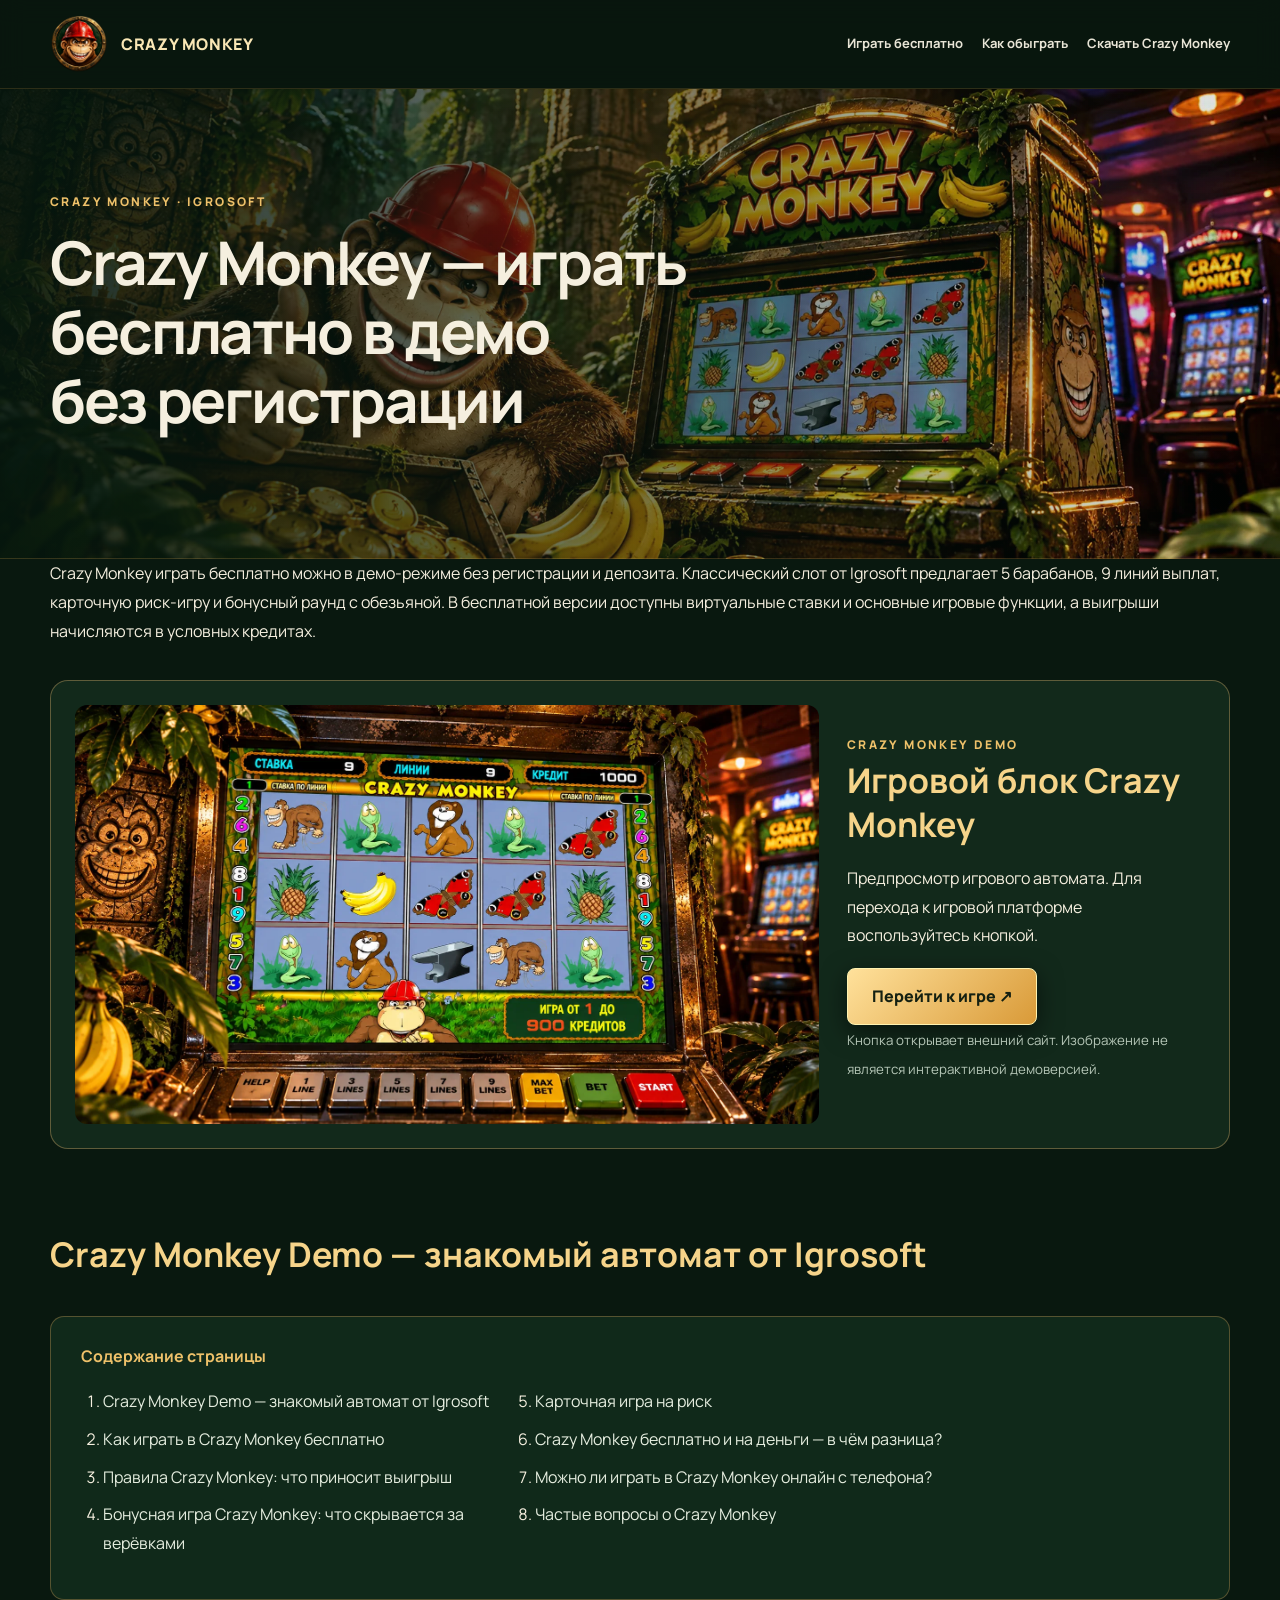
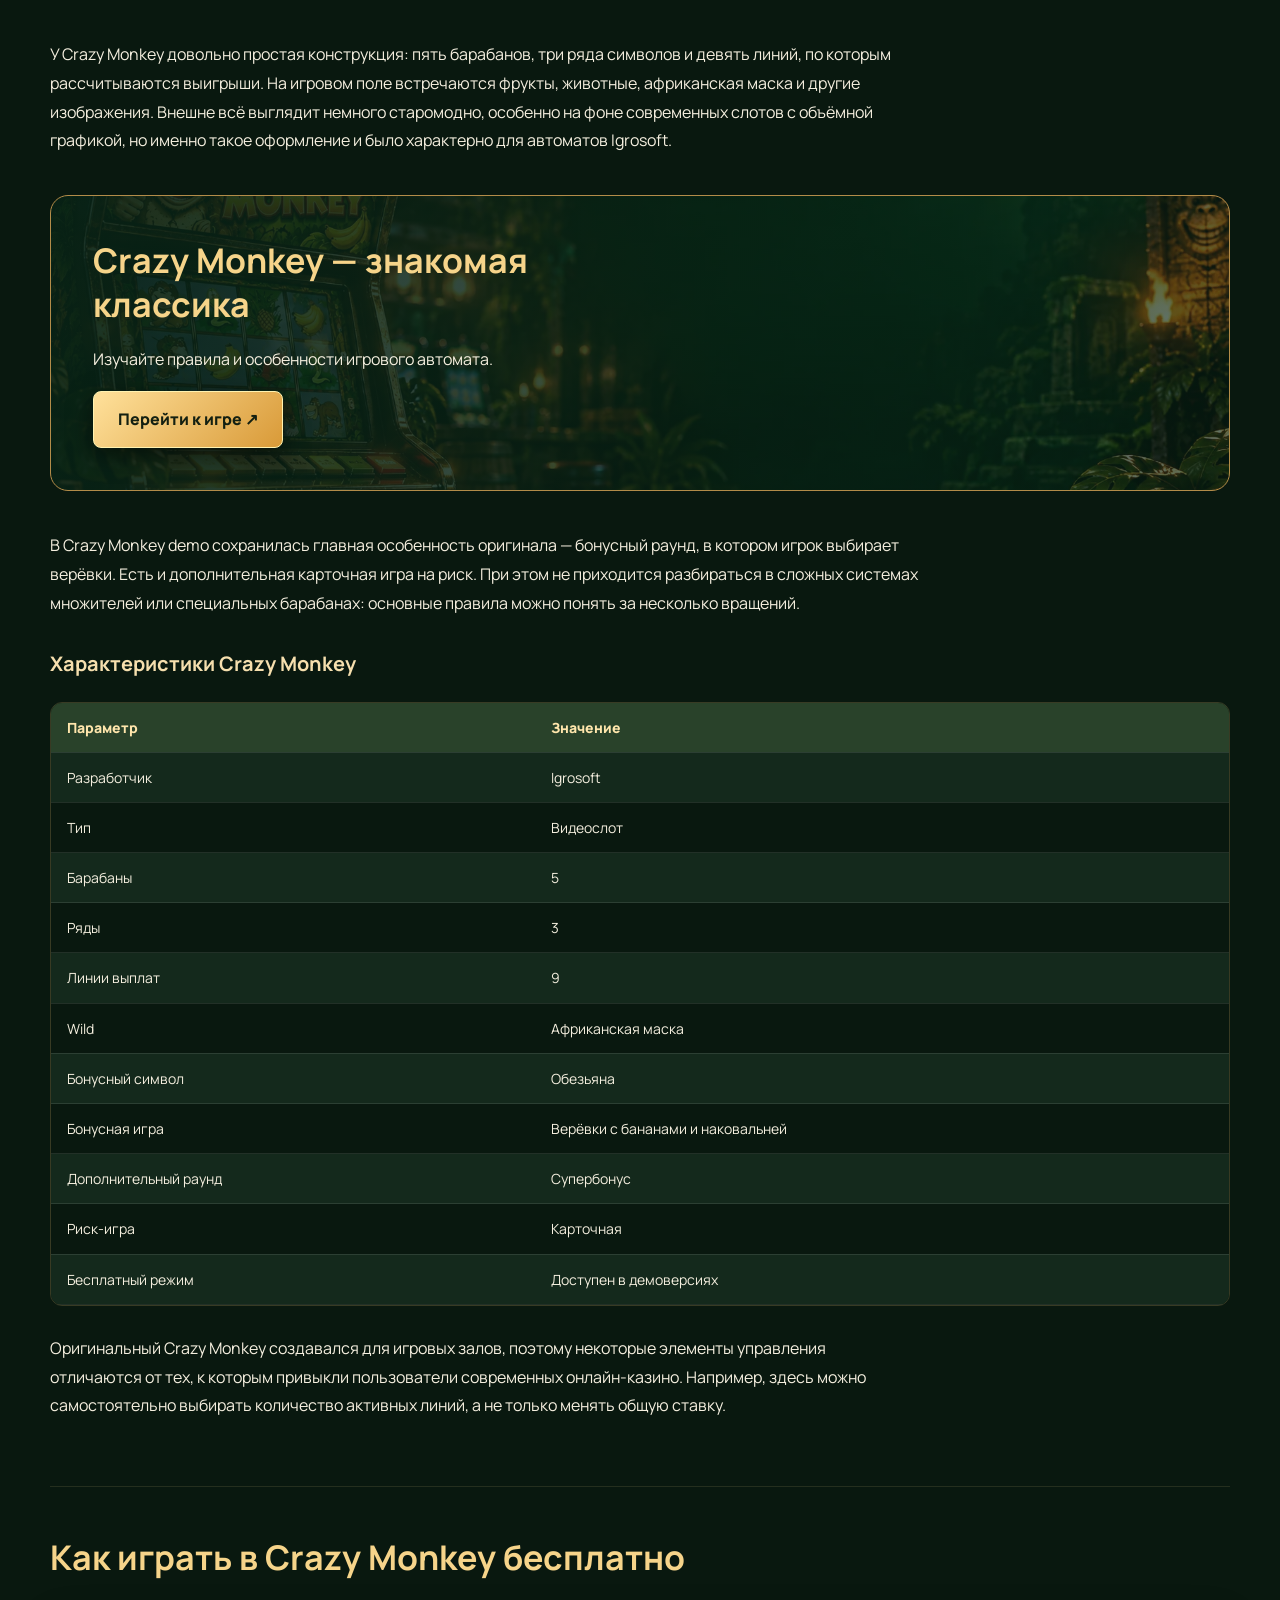
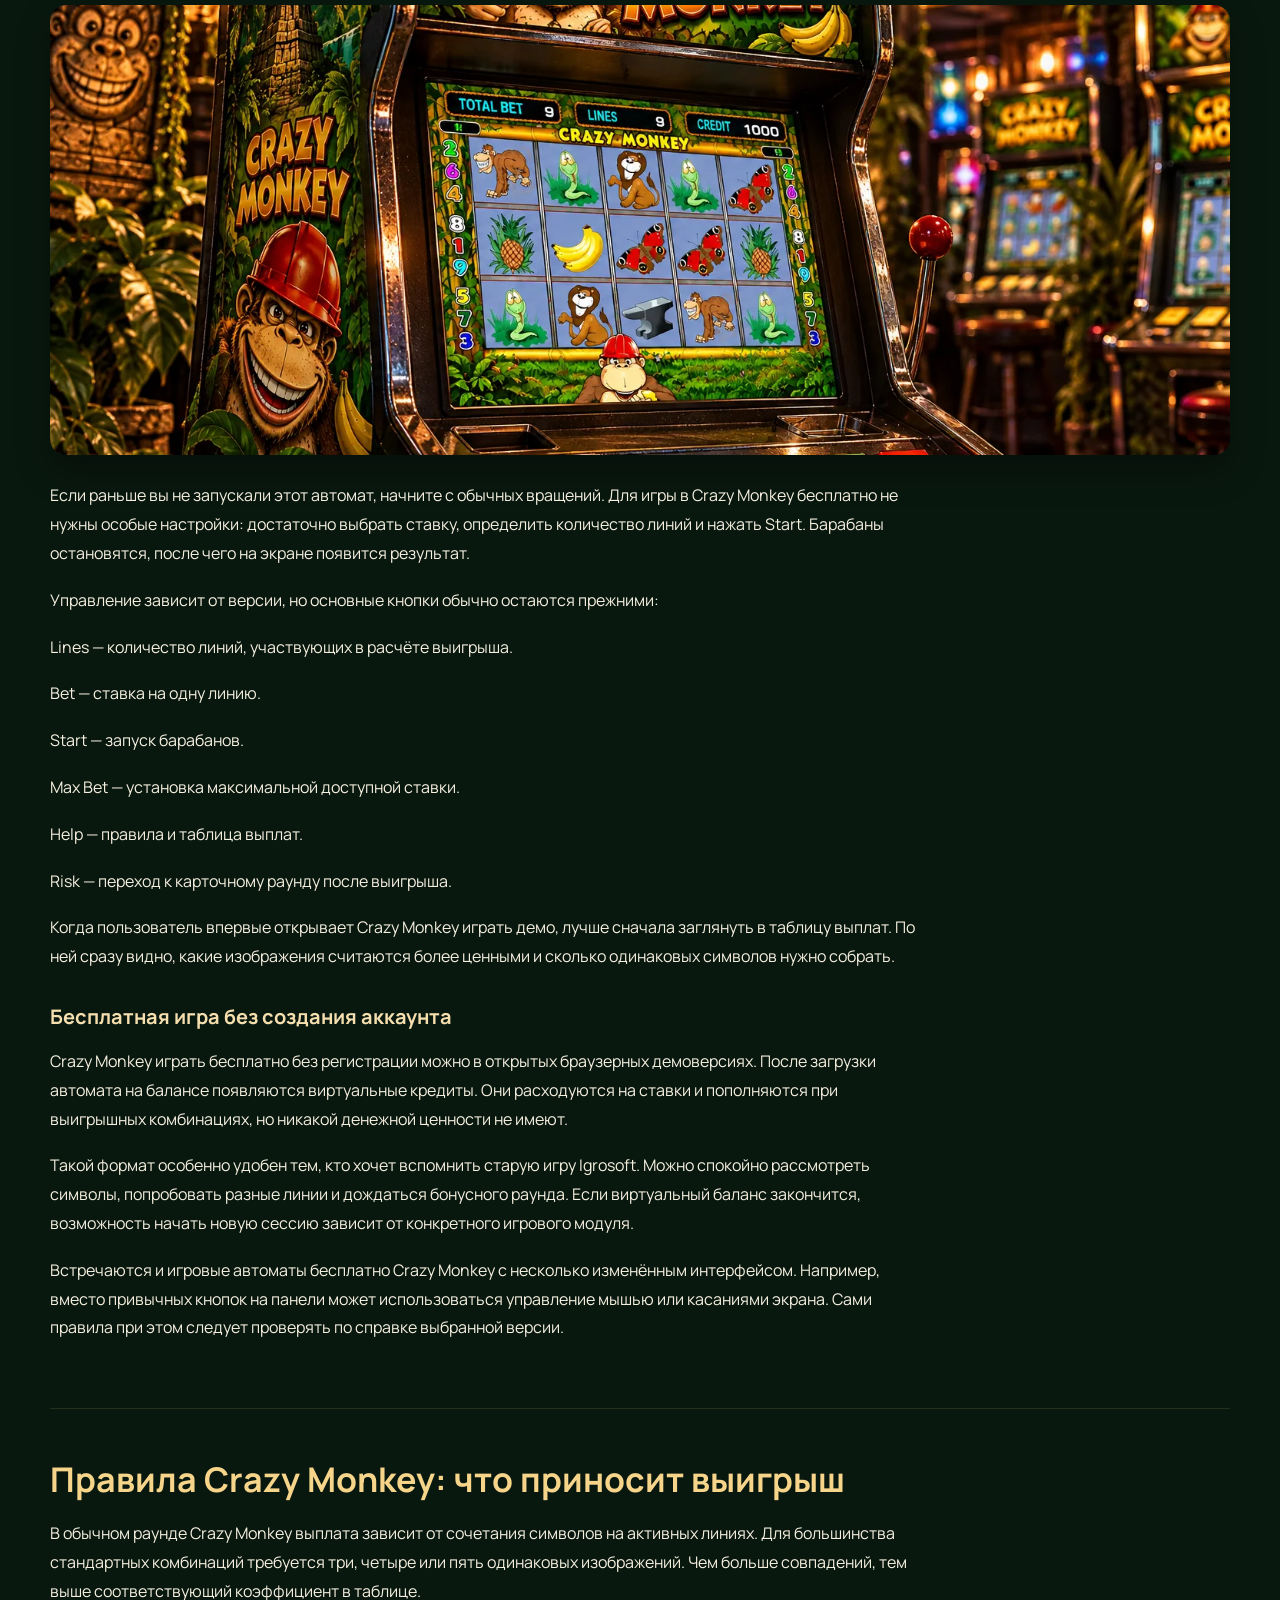
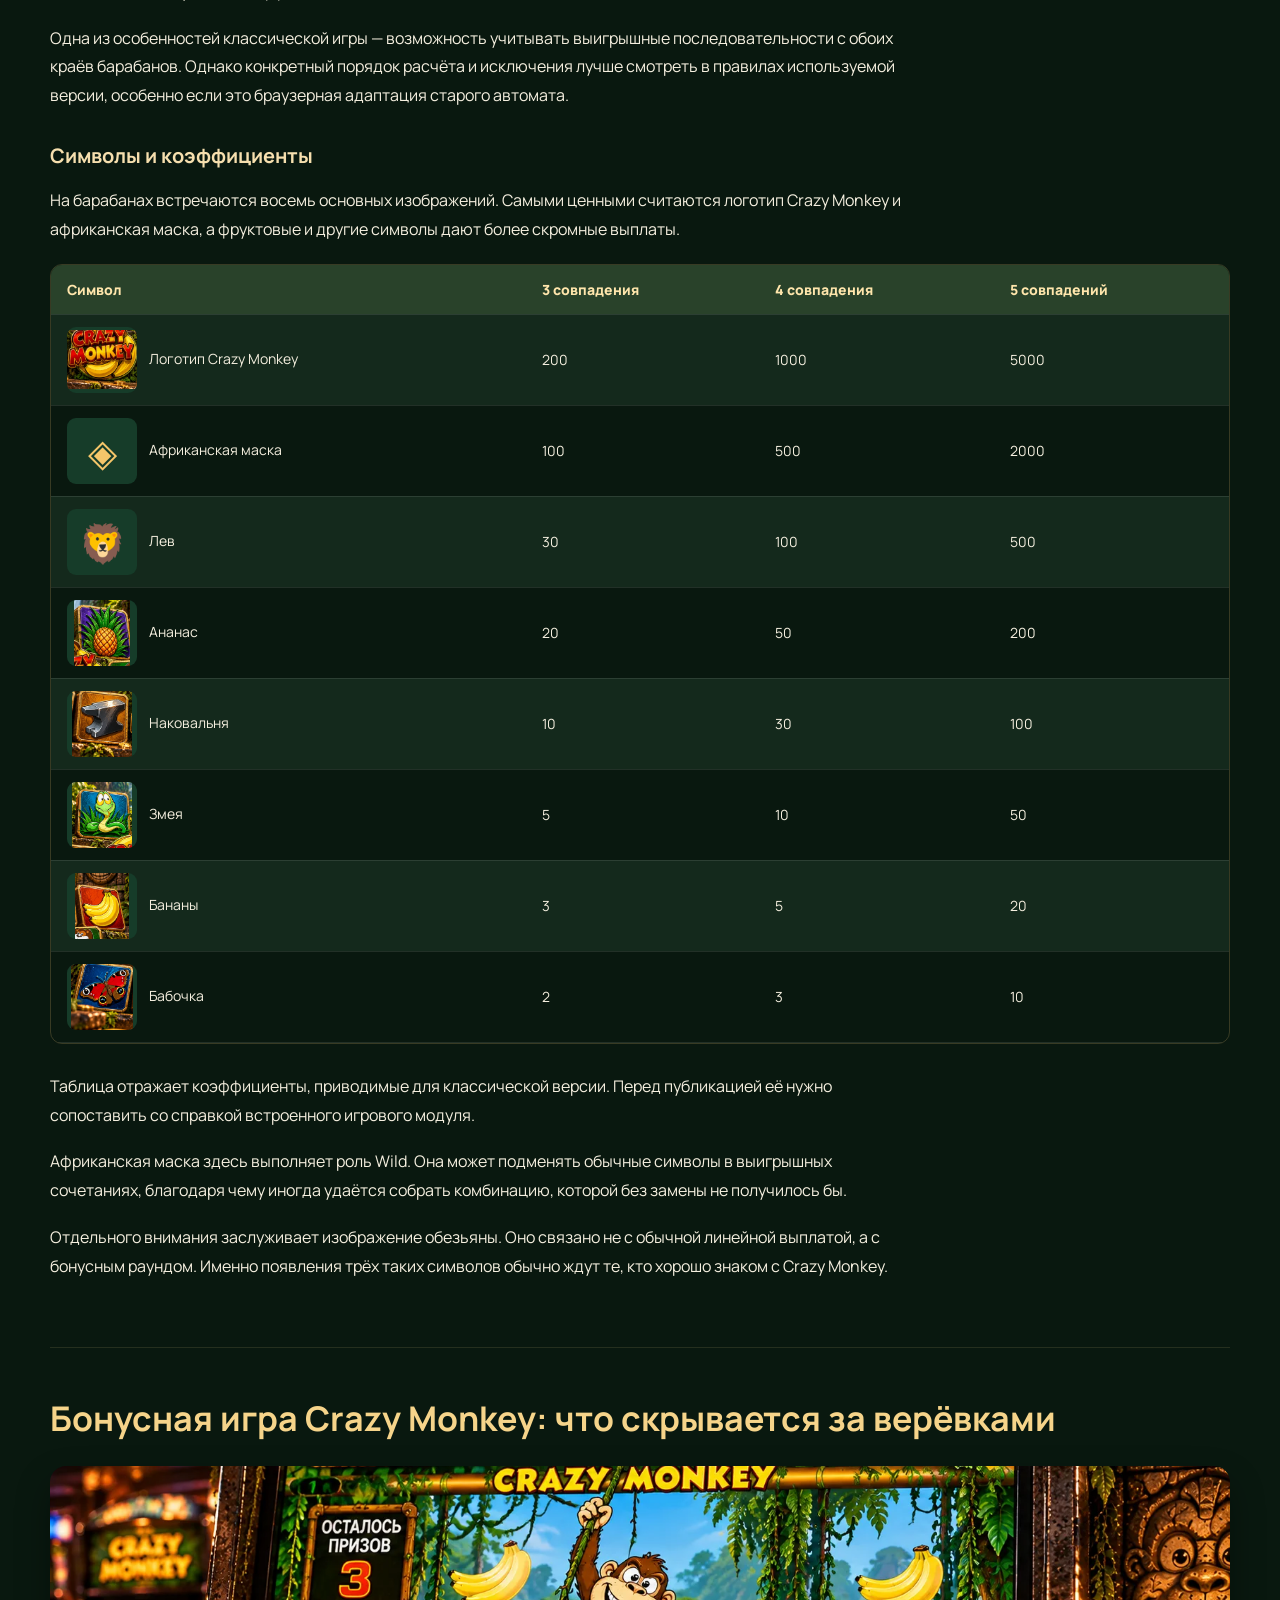
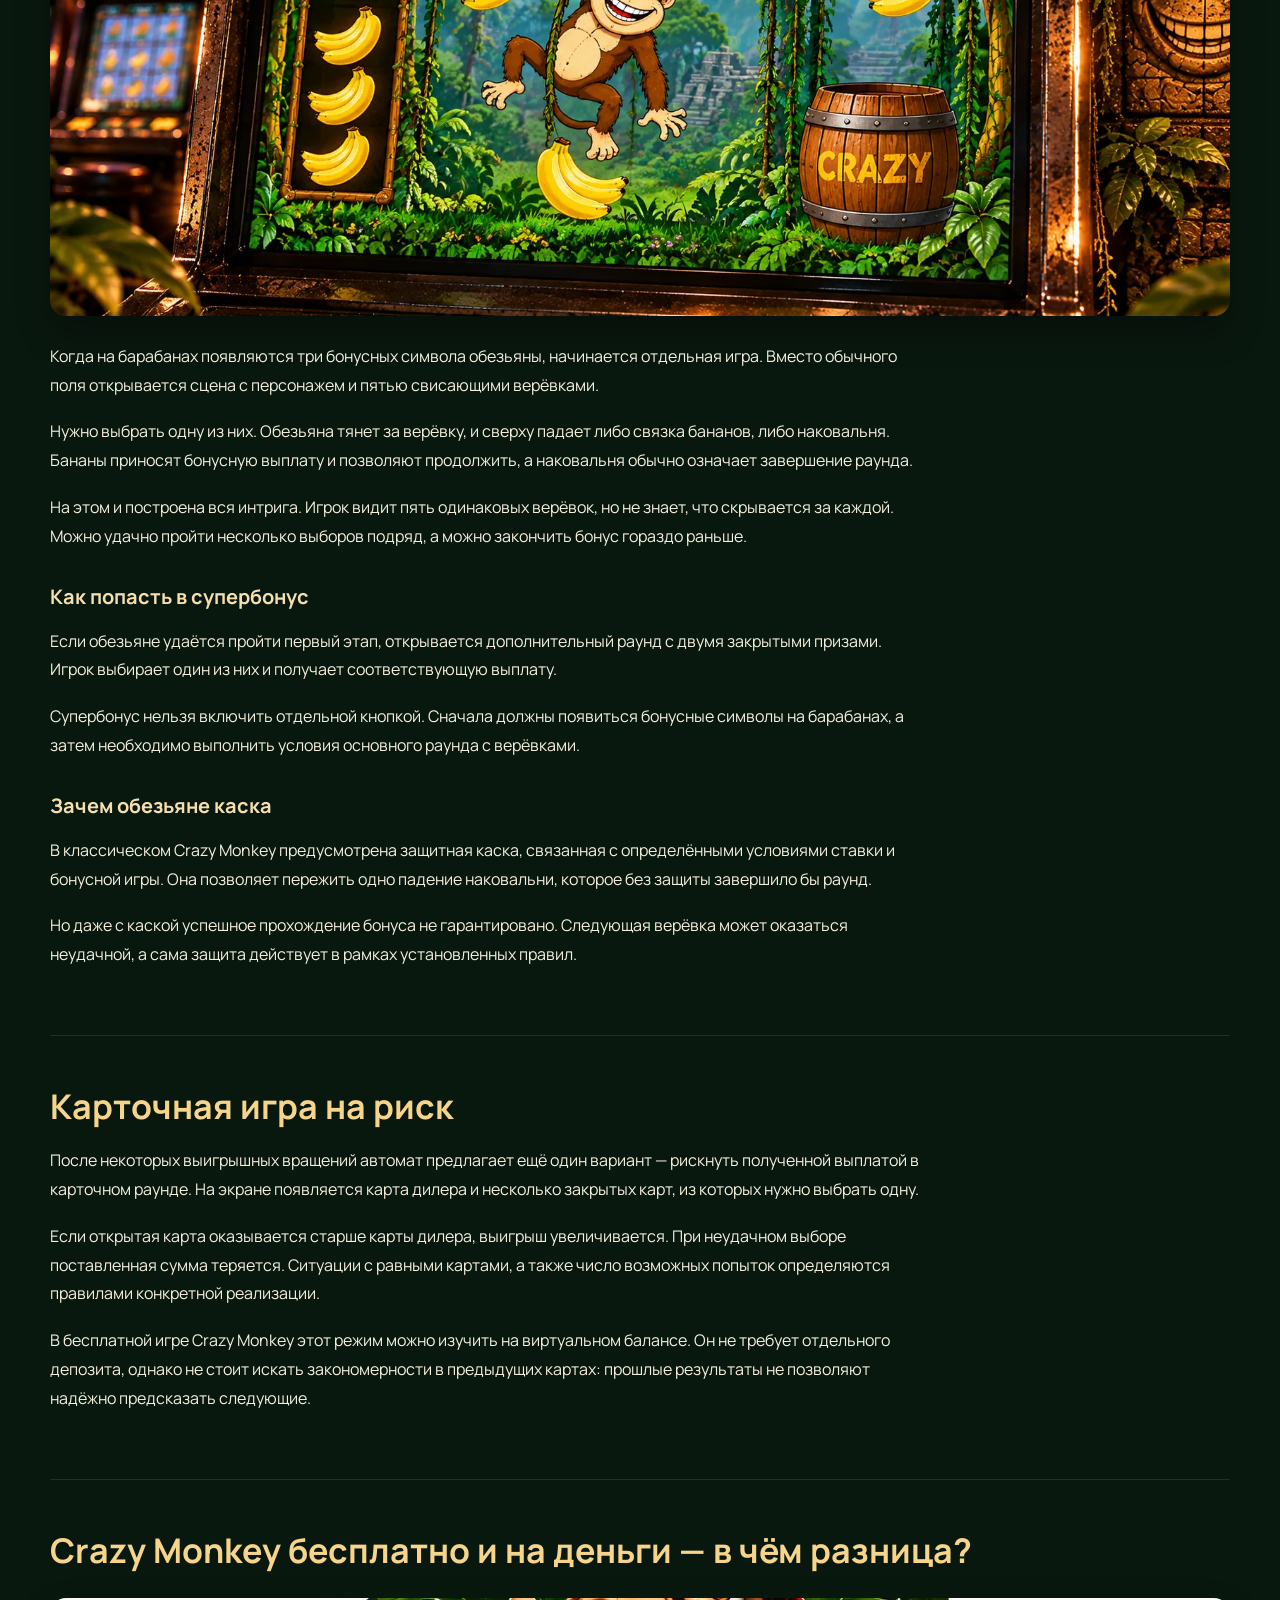
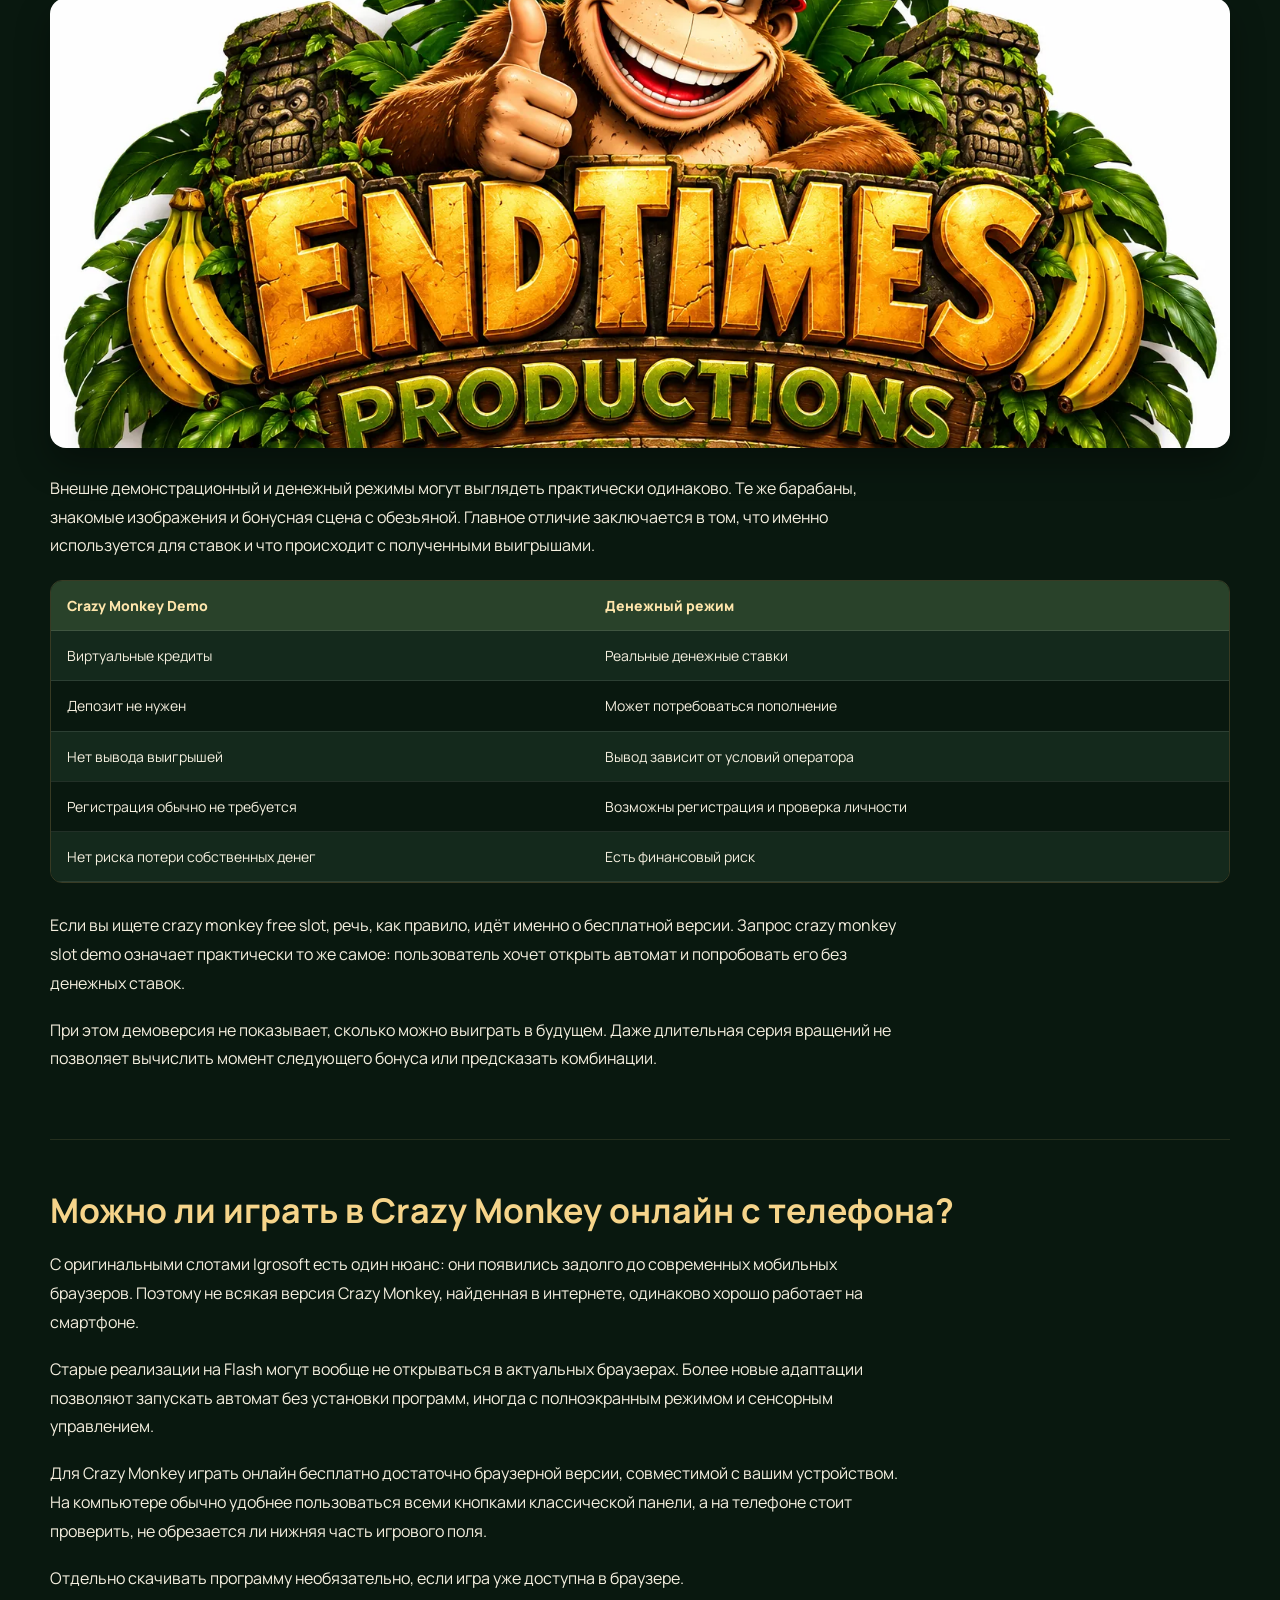
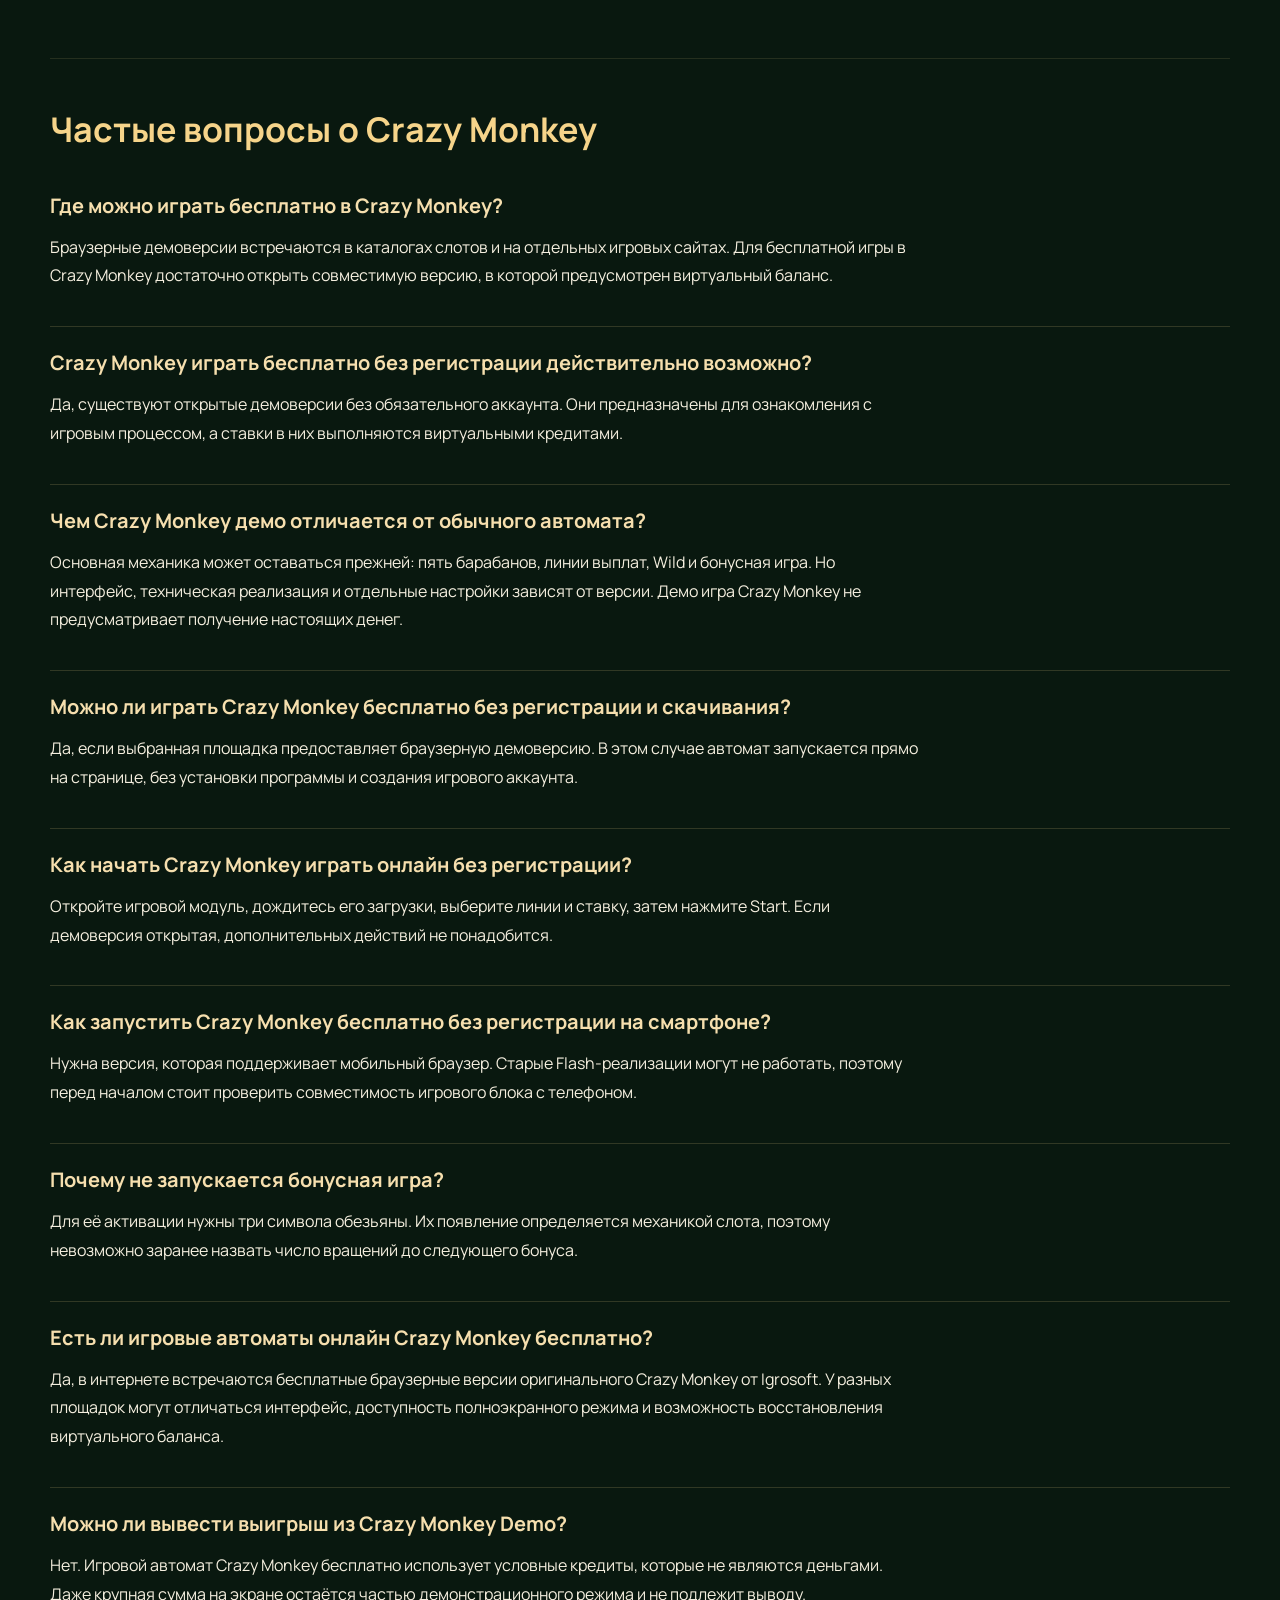
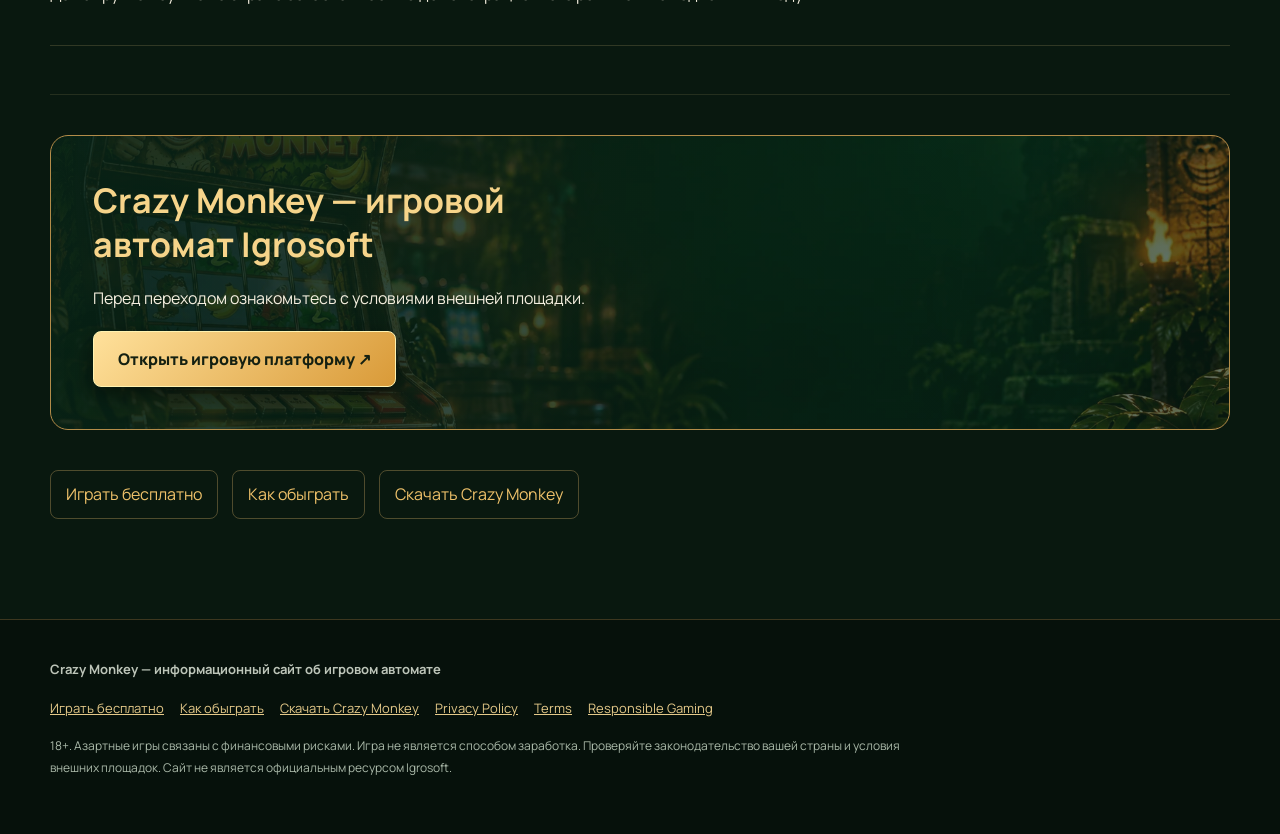
==== index.html @ 76644f14 "first commit" ====
<!DOCTYPE html>
<html lang="ru"><head><meta charset="utf-8"/><meta content="width=device-width,initial-scale=1" name="viewport"/><title>Crazy Monkey Играть Демо в игровой автомат Обезьянки бесплатно</title><meta content="Сrazy Ьonkey играть бесплатно без регистрации. Игровой автомат Igrosoft. Сrazy Monkey играть демо без регистрации, изучайте правила, комбинации, бонусную игру и особенности слота." name="description"/><meta content="index,follow" name="robots"/><link href="https://endtimesproductions.org/" rel="canonical"/><meta content="article" property="og:type"/><meta content="Crazy Monkey Играть Демо в игровой автомат Обезьянки бесплатно" property="og:title"/><meta content="Сrazy Ьonkey играть бесплатно без регистрации. Игровой автомат Igrosoft. Сrazy Monkey играть демо без регистрации, изучайте правила, комбинации, бонусную игру и особенности слота." property="og:description"/><meta content="https://endtimesproductions.org/" property="og:url"/><meta content="https://endtimesproductions.org/assets/images/hero.webp" property="og:image"/><meta content="summary_large_image" name="twitter:card"/><meta content="UDtYqRdilJcPItxyEzFd1WDXwsDT5LrdAVppVTtHYyU" name="google-site-verification"/><link href="/favicon.png" rel="icon"/><link href="/assets/site.css" rel="stylesheet"/><script type="application/ld+json">{"@context": "https://schema.org", "@type": "FAQPage", "mainEntity": [{"@type": "Question", "name": "Где можно играть бесплатно в Crazy Monkey?", "acceptedAnswer": {"@type": "Answer", "text": "Браузерные демоверсии встречаются в каталогах слотов и на отдельных игровых сайтах. Для бесплатной игры в Crazy Monkey достаточно открыть совместимую версию, в которой предусмотрен виртуальный баланс."}}, {"@type": "Question", "name": "Crazy Monkey играть бесплатно без регистрации действительно возможно?", "acceptedAnswer": {"@type": "Answer", "text": "Да, существуют открытые демоверсии без обязательного аккаунта. Они предназначены для ознакомления с игровым процессом, а ставки в них выполняются виртуальными кредитами."}}, {"@type": "Question", "name": "Чем Crazy Monkey демо отличается от обычного автомата?", "acceptedAnswer": {"@type": "Answer", "text": "Основная механика может оставаться прежней: пять барабанов, линии выплат, Wild и бонусная игра. Но интерфейс, техническая реализация и отдельные настройки зависят от версии. Демо игра Crazy Monkey не предусматривает получение настоящих денег."}}, {"@type": "Question", "name": "Можно ли играть Crazy Monkey бесплатно без регистрации и скачивания?", "acceptedAnswer": {"@type": "Answer", "text": "Да, если выбранная площадка предоставляет браузерную демоверсию. В этом случае автомат запускается прямо на странице, без установки программы и создания игрового аккаунта."}}, {"@type": "Question", "name": "Как начать Crazy Monkey играть онлайн без регистрации?", "acceptedAnswer": {"@type": "Answer", "text": "Откройте игровой модуль, дождитесь его загрузки, выберите линии и ставку, затем нажмите Start. Если демоверсия открытая, дополнительных действий не понадобится."}}, {"@type": "Question", "name": "Как запустить Crazy Monkey бесплатно без регистрации на смартфоне?", "acceptedAnswer": {"@type": "Answer", "text": "Нужна версия, которая поддерживает мобильный браузер. Старые Flash-реализации могут не работать, поэтому перед началом стоит проверить совместимость игрового блока с телефоном."}}, {"@type": "Question", "name": "Почему не запускается бонусная игра?", "acceptedAnswer": {"@type": "Answer", "text": "Для её активации нужны три символа обезьяны. Их появление определяется механикой слота, поэтому невозможно заранее назвать число вращений до следующего бонуса."}}, {"@type": "Question", "name": "Есть ли игровые автоматы онлайн Crazy Monkey бесплатно?", "acceptedAnswer": {"@type": "Answer", "text": "Да, в интернете встречаются бесплатные браузерные версии оригинального Crazy Monkey от Igrosoft. У разных площадок могут отличаться интерфейс, доступность полноэкранного режима и возможность восстановления виртуального баланса."}}, {"@type": "Question", "name": "Можно ли вывести выигрыш из Crazy Monkey Demo?", "acceptedAnswer": {"@type": "Answer", "text": "Нет. Игровой автомат Crazy Monkey бесплатно использует условные кредиты, которые не являются деньгами. Даже крупная сумма на экране остаётся частью демонстрационного режима и не подлежит выводу."}}]}</script></head><body><header><div class="wrap head"><a class="brand" href="/"><img alt="Crazy Monkey" src="/assets/images/favicon.webp"/><span>CRAZY MONKEY</span></a><nav aria-label="Основная навигация" class="nav"><a href="/">Играть бесплатно</a><a href="/kak-obygrat-crazy-monkey/">Как обыграть</a><a href="/crazy-monkey-skachat/">Скачать Crazy Monkey</a></nav></div></header><main><div class="hero"><div class="wrap"><div class="eyebrow">Crazy Monkey · Igrosoft</div><h1>Crazy Monkey — играть бесплатно в демо без регистрации</h1></div></div><div class="wrap"><p>Crazy Monkey играть бесплатно можно в демо-режиме без регистрации и депозита. Классический слот от Igrosoft предлагает 5 барабанов, 9 линий выплат, карточную риск-игру и бонусный раунд с обезьяной. В бесплатной версии доступны виртуальные ставки и основные игровые функции, а выигрыши начисляются в условных кредитах.</p><div class="demo" id="crazy-monkey-demo"><div class="demo-grid"><img alt="Игровое поле Crazy Monkey" loading="lazy" src="/assets/images/gameplay.webp"/><div><span class="eyebrow">Crazy Monkey Demo</span><h2>Игровой блок Crazy Monkey</h2><p>Предпросмотр игрового автомата. Для перехода к игровой платформе воспользуйтесь кнопкой.</p><a class="cta-btn" href="/go/" rel="nofollow sponsored">Перейти к игре ↗</a><p><small>Кнопка открывает внешний сайт. Изображение не является интерактивной демоверсией.</small></p></div></div></div><section class="section" id="section-1"><h2>Crazy Monkey Demo — знакомый автомат от Igrosoft</h2><nav aria-label="Содержание" class="toc"><strong>Содержание страницы</strong><ol><li><a href="#section-1">Crazy Monkey Demo — знакомый автомат от Igrosoft</a></li><li><a href="#section-2">Как играть в Crazy Monkey бесплатно</a></li><li><a href="#section-3">Правила Crazy Monkey: что приносит выигрыш</a></li><li><a href="#section-4">Бонусная игра Crazy Monkey: что скрывается за верёвками</a></li><li><a href="#section-5">Карточная игра на риск</a></li><li><a href="#section-6">Crazy Monkey бесплатно и на деньги — в чём разница?</a></li><li><a href="#section-7">Можно ли играть в Crazy Monkey онлайн с телефона?</a></li><li><a href="#section-8">Частые вопросы о Crazy Monkey</a></li></ol></nav><p>У Crazy Monkey довольно простая конструкция: пять барабанов, три ряда символов и девять линий, по которым рассчитываются выигрыши. На игровом поле встречаются фрукты, животные, африканская маска и другие изображения. Внешне всё выглядит немного старомодно, особенно на фоне современных слотов с объёмной графикой, но именно такое оформление и было характерно для автоматов Igrosoft.</p><div class="promo"><h2>Crazy Monkey — знакомая классика</h2><p>Изучайте правила и особенности игрового автомата.</p><a class="cta-btn" href="/go/" rel="nofollow sponsored">Перейти к игре ↗</a></div><p>В Crazy Monkey demo сохранилась главная особенность оригинала — бонусный раунд, в котором игрок выбирает верёвки. Есть и дополнительная карточная игра на риск. При этом не приходится разбираться в сложных системах множителей или специальных барабанах: основные правила можно понять за несколько вращений.</p><h3>Характеристики Crazy Monkey</h3><div class="table-scroll"><table><tr><td>Параметр</td><td>Значение</td></tr><tr><td>Разработчик</td><td>Igrosoft</td></tr><tr><td>Тип</td><td>Видеослот</td></tr><tr><td>Барабаны</td><td>5</td></tr><tr><td>Ряды</td><td>3</td></tr><tr><td>Линии выплат</td><td>9</td></tr><tr><td>Wild</td><td>Африканская маска</td></tr><tr><td>Бонусный символ</td><td>Обезьяна</td></tr><tr><td>Бонусная игра</td><td>Верёвки с бананами и наковальней</td></tr><tr><td>Дополнительный раунд</td><td>Супербонус</td></tr><tr><td>Риск-игра</td><td>Карточная</td></tr><tr><td>Бесплатный режим</td><td>Доступен в демоверсиях</td></tr></table></div><p>Оригинальный Crazy Monkey создавался для игровых залов, поэтому некоторые элементы управления отличаются от тех, к которым привыкли пользователи современных онлайн-казино. Например, здесь можно самостоятельно выбирать количество активных линий, а не только менять общую ставку.</p></section><section class="section" id="section-2"><h2>Как играть в Crazy Monkey бесплатно</h2><img alt="Crazy Monkey — Как играть в Crazy Monkey бесплатно" class="media" loading="lazy" src="/assets/images/cabinet.webp"/><p>Если раньше вы не запускали этот автомат, начните с обычных вращений. Для игры в Crazy Monkey бесплатно не нужны особые настройки: достаточно выбрать ставку, определить количество линий и нажать Start. Барабаны остановятся, после чего на экране появится результат.</p><p>Управление зависит от версии, но основные кнопки обычно остаются прежними:</p><p>Lines — количество линий, участвующих в расчёте выигрыша.</p><p>Bet — ставка на одну линию.</p><p>Start — запуск барабанов.</p><p>Max Bet — установка максимальной доступной ставки.</p><p>Help — правила и таблица выплат.</p><p>Risk — переход к карточному раунду после выигрыша.</p><p>Когда пользователь впервые открывает Crazy Monkey играть демо, лучше сначала заглянуть в таблицу выплат. По ней сразу видно, какие изображения считаются более ценными и сколько одинаковых символов нужно собрать.</p><h3>Бесплатная игра без создания аккаунта</h3><p>Crazy Monkey играть бесплатно без регистрации можно в открытых браузерных демоверсиях. После загрузки автомата на балансе появляются виртуальные кредиты. Они расходуются на ставки и пополняются при выигрышных комбинациях, но никакой денежной ценности не имеют.</p><p>Такой формат особенно удобен тем, кто хочет вспомнить старую игру Igrosoft. Можно спокойно рассмотреть символы, попробовать разные линии и дождаться бонусного раунда. Если виртуальный баланс закончится, возможность начать новую сессию зависит от конкретного игрового модуля.</p><p>Встречаются и игровые автоматы бесплатно Crazy Monkey с несколько изменённым интерфейсом. Например, вместо привычных кнопок на панели может использоваться управление мышью или касаниями экрана. Сами правила при этом следует проверять по справке выбранной версии.</p></section><section class="section" id="section-3"><h2>Правила Crazy Monkey: что приносит выигрыш</h2><p>В обычном раунде Crazy Monkey выплата зависит от сочетания символов на активных линиях. Для большинства стандартных комбинаций требуется три, четыре или пять одинаковых изображений. Чем больше совпадений, тем выше соответствующий коэффициент в таблице.</p><p>Одна из особенностей классической игры — возможность учитывать выигрышные последовательности с обоих краёв барабанов. Однако конкретный порядок расчёта и исключения лучше смотреть в правилах используемой версии, особенно если это браузерная адаптация старого автомата.</p><h3>Символы и коэффициенты</h3><p>На барабанах встречаются восемь основных изображений. Самыми ценными считаются логотип Crazy Monkey и африканская маска, а фруктовые и другие символы дают более скромные выплаты.</p><div class="table-scroll"><table><tr><td>Символ</td><td>3 совпадения</td><td>4 совпадения</td><td>5 совпадений</td></tr><tr><td><img alt="Иллюстрация символа: Логотип Crazy Monkey" class="symbol-thumb" loading="lazy" src="/assets/images/symbols/logo.webp"/>Логотип Crazy Monkey</td><td>200</td><td>1000</td><td>5000</td></tr><tr><td><span aria-label="Условный знак маски, не оригинальный игровой символ" class="symbol-placeholder">◈</span>Африканская маска</td><td>100</td><td>500</td><td>2000</td></tr><tr><td><span aria-label="Условное обозначение льва, не оригинальный игровой символ" class="symbol-placeholder">🦁</span>Лев</td><td>30</td><td>100</td><td>500</td></tr><tr><td><img alt="Иллюстрация символа: Ананас" class="symbol-thumb" loading="lazy" src="/assets/images/symbols/pineapple.webp"/>Ананас</td><td>20</td><td>50</td><td>200</td></tr><tr><td><img alt="Иллюстрация символа: Наковальня" class="symbol-thumb" loading="lazy" src="/assets/images/symbols/anvil.webp"/>Наковальня</td><td>10</td><td>30</td><td>100</td></tr><tr><td><img alt="Иллюстрация символа: Змея" class="symbol-thumb" loading="lazy" src="/assets/images/symbols/snake.webp"/>Змея</td><td>5</td><td>10</td><td>50</td></tr><tr><td><img alt="Иллюстрация символа: Бананы" class="symbol-thumb" loading="lazy" src="/assets/images/symbols/bananas.webp"/>Бананы</td><td>3</td><td>5</td><td>20</td></tr><tr><td><img alt="Иллюстрация символа: Бабочка" class="symbol-thumb" loading="lazy" src="/assets/images/symbols/butterfly.webp"/>Бабочка</td><td>2</td><td>3</td><td>10</td></tr></table></div><p>Таблица отражает коэффициенты, приводимые для классической версии. Перед публикацией её нужно сопоставить со справкой встроенного игрового модуля.</p><p>Африканская маска здесь выполняет роль Wild. Она может подменять обычные символы в выигрышных сочетаниях, благодаря чему иногда удаётся собрать комбинацию, которой без замены не получилось бы.</p><p>Отдельного внимания заслуживает изображение обезьяны. Оно связано не с обычной линейной выплатой, а с бонусным раундом. Именно появления трёх таких символов обычно ждут те, кто хорошо знаком с Crazy Monkey.</p></section><section class="section" id="section-4"><h2>Бонусная игра Crazy Monkey: что скрывается за верёвками</h2><img alt="Crazy Monkey — Бонусная игра Crazy Monkey: что скрывается за верёвками" class="media" loading="lazy" src="/assets/images/bonus.webp"/><p>Когда на барабанах появляются три бонусных символа обезьяны, начинается отдельная игра. Вместо обычного поля открывается сцена с персонажем и пятью свисающими верёвками.</p><p>Нужно выбрать одну из них. Обезьяна тянет за верёвку, и сверху падает либо связка бананов, либо наковальня. Бананы приносят бонусную выплату и позволяют продолжить, а наковальня обычно означает завершение раунда.</p><p>На этом и построена вся интрига. Игрок видит пять одинаковых верёвок, но не знает, что скрывается за каждой. Можно удачно пройти несколько выборов подряд, а можно закончить бонус гораздо раньше.</p><h3>Как попасть в супербонус</h3><p>Если обезьяне удаётся пройти первый этап, открывается дополнительный раунд с двумя закрытыми призами. Игрок выбирает один из них и получает соответствующую выплату.</p><p>Супербонус нельзя включить отдельной кнопкой. Сначала должны появиться бонусные символы на барабанах, а затем необходимо выполнить условия основного раунда с верёвками.</p><h3>Зачем обезьяне каска</h3><p>В классическом Crazy Monkey предусмотрена защитная каска, связанная с определёнными условиями ставки и бонусной игры. Она позволяет пережить одно падение наковальни, которое без защиты завершило бы раунд.</p><p>Но даже с каской успешное прохождение бонуса не гарантировано. Следующая верёвка может оказаться неудачной, а сама защита действует в рамках установленных правил.</p></section><section class="section" id="section-5"><h2>Карточная игра на риск</h2><p>После некоторых выигрышных вращений автомат предлагает ещё один вариант — рискнуть полученной выплатой в карточном раунде. На экране появляется карта дилера и несколько закрытых карт, из которых нужно выбрать одну.</p><p>Если открытая карта оказывается старше карты дилера, выигрыш увеличивается. При неудачном выборе поставленная сумма теряется. Ситуации с равными картами, а также число возможных попыток определяются правилами конкретной реализации.</p><p>В бесплатной игре Crazy Monkey этот режим можно изучить на виртуальном балансе. Он не требует отдельного депозита, однако не стоит искать закономерности в предыдущих картах: прошлые результаты не позволяют надёжно предсказать следующие.</p></section><section class="section" id="section-6"><h2>Crazy Monkey бесплатно и на деньги — в чём разница?</h2><img alt="Crazy Monkey — Crazy Monkey бесплатно и на деньги — в чём разница?" class="media" loading="lazy" src="/assets/images/logo.webp"/><p>Внешне демонстрационный и денежный режимы могут выглядеть практически одинаково. Те же барабаны, знакомые изображения и бонусная сцена с обезьяной. Главное отличие заключается в том, что именно используется для ставок и что происходит с полученными выигрышами.</p><div class="table-scroll"><table><tr><td>Crazy Monkey Demo</td><td>Денежный режим</td></tr><tr><td>Виртуальные кредиты</td><td>Реальные денежные ставки</td></tr><tr><td>Депозит не нужен</td><td>Может потребоваться пополнение</td></tr><tr><td>Нет вывода выигрышей</td><td>Вывод зависит от условий оператора</td></tr><tr><td>Регистрация обычно не требуется</td><td>Возможны регистрация и проверка личности</td></tr><tr><td>Нет риска потери собственных денег</td><td>Есть финансовый риск</td></tr></table></div><p>Если вы ищете crazy monkey free slot, речь, как правило, идёт именно о бесплатной версии. Запрос crazy monkey slot demo означает практически то же самое: пользователь хочет открыть автомат и попробовать его без денежных ставок.</p><p>При этом демоверсия не показывает, сколько можно выиграть в будущем. Даже длительная серия вращений не позволяет вычислить момент следующего бонуса или предсказать комбинации.</p></section><section class="section" id="section-7"><h2>Можно ли играть в Crazy Monkey онлайн с телефона?</h2><p>С оригинальными слотами Igrosoft есть один нюанс: они появились задолго до современных мобильных браузеров. Поэтому не всякая версия Crazy Monkey, найденная в интернете, одинаково хорошо работает на смартфоне.</p><p>Старые реализации на Flash могут вообще не открываться в актуальных браузерах. Более новые адаптации позволяют запускать автомат без установки программ, иногда с полноэкранным режимом и сенсорным управлением.</p><p>Для Crazy Monkey играть онлайн бесплатно достаточно браузерной версии, совместимой с вашим устройством. На компьютере обычно удобнее пользоваться всеми кнопками классической панели, а на телефоне стоит проверить, не обрезается ли нижняя часть игрового поля.</p><p>Отдельно скачивать программу необязательно, если игра уже доступна в браузере.</p></section><section class="section" id="section-8"><h2>Частые вопросы о Crazy Monkey</h2><div class="faq-item"><h3>Где можно играть бесплатно в Crazy Monkey?</h3><p>Браузерные демоверсии встречаются в каталогах слотов и на отдельных игровых сайтах. Для бесплатной игры в Crazy Monkey достаточно открыть совместимую версию, в которой предусмотрен виртуальный баланс.</p></div><div class="faq-item"><h3>Crazy Monkey играть бесплатно без регистрации действительно возможно?</h3><p>Да, существуют открытые демоверсии без обязательного аккаунта. Они предназначены для ознакомления с игровым процессом, а ставки в них выполняются виртуальными кредитами.</p></div><div class="faq-item"><h3>Чем Crazy Monkey демо отличается от обычного автомата?</h3><p>Основная механика может оставаться прежней: пять барабанов, линии выплат, Wild и бонусная игра. Но интерфейс, техническая реализация и отдельные настройки зависят от версии. Демо игра Crazy Monkey не предусматривает получение настоящих денег.</p></div><div class="faq-item"><h3>Можно ли играть Crazy Monkey бесплатно без регистрации и скачивания?</h3><p>Да, если выбранная площадка предоставляет браузерную демоверсию. В этом случае автомат запускается прямо на странице, без установки программы и создания игрового аккаунта.</p></div><div class="faq-item"><h3>Как начать Crazy Monkey играть онлайн без регистрации?</h3><p>Откройте игровой модуль, дождитесь его загрузки, выберите линии и ставку, затем нажмите Start. Если демоверсия открытая, дополнительных действий не понадобится.</p></div><div class="faq-item"><h3>Как запустить Crazy Monkey бесплатно без регистрации на смартфоне?</h3><p>Нужна версия, которая поддерживает мобильный браузер. Старые Flash-реализации могут не работать, поэтому перед началом стоит проверить совместимость игрового блока с телефоном.</p></div><div class="faq-item"><h3>Почему не запускается бонусная игра?</h3><p>Для её активации нужны три символа обезьяны. Их появление определяется механикой слота, поэтому невозможно заранее назвать число вращений до следующего бонуса.</p></div><div class="faq-item"><h3>Есть ли игровые автоматы онлайн Crazy Monkey бесплатно?</h3><p>Да, в интернете встречаются бесплатные браузерные версии оригинального Crazy Monkey от Igrosoft. У разных площадок могут отличаться интерфейс, доступность полноэкранного режима и возможность восстановления виртуального баланса.</p></div><div class="faq-item"><h3>Можно ли вывести выигрыш из Crazy Monkey Demo?</h3><p>Нет. Игровой автомат Crazy Monkey бесплатно использует условные кредиты, которые не являются деньгами. Даже крупная сумма на экране остаётся частью демонстрационного режима и не подлежит выводу.</p></div></section><div class="promo"><h2>Crazy Monkey — игровой автомат Igrosoft</h2><p>Перед переходом ознакомьтесь с условиями внешней площадки.</p><a class="cta-btn" href="/go/" rel="nofollow sponsored">Открыть игровую платформу ↗</a></div><nav aria-label="Другие страницы" class="article-links"><a href="/">Играть бесплатно</a><a href="/kak-obygrat-crazy-monkey/">Как обыграть</a><a href="/crazy-monkey-skachat/">Скачать Crazy Monkey</a></nav></div></main><footer><div class="wrap"><strong>Crazy Monkey — информационный сайт об игровом автомате</strong><nav class="footlinks"><a href="/">Играть бесплатно</a><a href="/kak-obygrat-crazy-monkey/">Как обыграть</a><a href="/crazy-monkey-skachat/">Скачать Crazy Monkey</a><a href="/privacy-policy/">Privacy Policy</a><a href="/terms/">Terms</a><a href="/responsible-gaming/">Responsible Gaming</a></nav><p class="responsible">18+. Азартные игры связаны с финансовыми рисками. Игра не является способом заработка. Проверяйте законодательство вашей страны и условия внешних площадок. Сайт не является официальным ресурсом Igrosoft.</p></div></footer></body></html>
---- assets/site.css ----
@import url('https://fonts.googleapis.com/css2?family=Manrope:wght@400;500;600;700;800&display=swap');:root{color-scheme:dark;--bg:#09180f;--surface:#11281b;--gold:#eec16a;--text:#f5efdf;--muted:#b5c6b7}*{box-sizing:border-box}html{scroll-behavior:smooth;scroll-padding-top:125px}body{margin:0;background:var(--bg);color:var(--text);font:16px/1.8 Manrope,Arial,sans-serif}a{color:var(--gold)}.wrap{width:min(1180px,calc(100% - 36px));margin:auto}header{position:sticky;top:0;z-index:30;background:#09160ef5;border-bottom:1px solid #a17a353e;backdrop-filter:blur(12px)}.head{display:flex;align-items:center;gap:25px;justify-content:space-between;min-height:88px}.brand{display:flex;align-items:center;gap:12px;text-decoration:none;color:#f9e7b5;font-weight:800;letter-spacing:.04em}.brand img{width:59px;height:59px;object-fit:contain}.nav{display:flex;gap:19px;flex-wrap:wrap}.nav a{text-decoration:none;color:#e8e5d6;font-size:13px;font-weight:700}.nav a:hover{color:var(--gold)}.hero{position:relative;min-height:470px;background:linear-gradient(90deg,#06170eea 2%,#06170e90 48%,#06170e10 100%),url('/assets/images/hero.webp') center 44%/cover;border-bottom:1px solid #b18a4545;display:flex;align-items:center}.hero .wrap{padding:75px 0}.eyebrow{text-transform:uppercase;color:var(--gold);font-weight:800;letter-spacing:.2em;font-size:12px}h1{font-size:clamp(32px,4.7vw,62px);line-height:1.15;max-width:850px;letter-spacing:-.035em;margin:15px 0 20px;text-wrap:balance}h2{font-size:clamp(24px,3vw,34px);line-height:1.3;margin:0 0 18px;color:#f6d48a}h3{font-size:20px;margin:28px 0 12px;color:#f6dfae}p{margin:0 0 18px}main{padding-bottom:75px}.lead{max-width:760px;font-size:18px;color:#e7e6d9}.cta-btn{display:inline-block;background:linear-gradient(135deg,#ffe19b,#d99a38);border:1px solid #fff2b0;color:#142011;text-decoration:none;padding:13px 24px;border-radius:8px;font-weight:800;box-shadow:0 7px 24px #0008}.section{padding:48px 0;border-bottom:1px solid #c7b27525}.section p,.section ul,.section ol{max-width:870px}.section ul,.section ol{padding-left:25px}.section li{margin-bottom:9px}.intro-grid{display:grid;grid-template-columns:1.3fr .7fr;gap:32px;align-items:center}.intro-grid img{width:100%;border-radius:14px}.toc{padding:25px 30px;border:1px solid #ad8a4d70;background:#10291a;border-radius:14px;margin:40px 0}.toc strong{color:var(--gold)}.toc ol{columns:2;padding-left:22px}.toc a{text-decoration:none;color:#e5eddf}.toc li{break-inside:avoid}.table-scroll{overflow-x:auto;border:1px solid #7b6b426b;border-radius:12px;margin:20px 0 28px}table{border-collapse:collapse;width:100%;min-width:520px;font-size:14px}td,th{padding:12px 16px;text-align:left;border-bottom:1px solid #ffffff1a}tr:first-child{background:#29422a;color:#ffe6ac;font-weight:800}tr:nth-child(even){background:#14291c}.media{display:block;width:100%;max-height:450px;object-fit:cover;border-radius:16px;margin:26px 0;box-shadow:0 16px 35px #0005}.promo{margin:40px 0;background:linear-gradient(90deg,#082316ed,#082316a0),url('/assets/images/cta.webp') center/cover;border:1px solid #b38c49;border-radius:18px;padding:42px}.promo h2{max-width:550px}.demo{background:#12291b;border:1px solid #ba995e75;border-radius:18px;padding:24px;margin:35px 0}.demo-grid{display:grid;grid-template-columns:1.35fr .65fr;align-items:center;gap:28px}.demo img{width:100%;border-radius:12px}.demo small{color:var(--muted)}.faq-item{border-bottom:1px solid #d3b77733;padding:18px 0}.faq-item h3{margin:0 0 9px}footer{background:#06110b;border-top:1px solid #b68a4a50;padding:38px 0;color:#bdc5b9;font-size:13px}.footlinks{display:flex;flex-wrap:wrap;gap:16px;margin:15px 0}.footlinks a{color:#e4c989}.responsible{font-size:12px;max-width:900px;color:#aab9a9}.article-links{display:flex;gap:14px;flex-wrap:wrap;margin:25px 0}.article-links a{border:1px solid #a98d5470;padding:9px 15px;border-radius:8px;text-decoration:none}.notice{padding:16px;border-left:3px solid var(--gold);background:#173322;margin:20px 0}@media(max-width:760px){.head{display:block;padding:8px 0}.brand img{width:43px;height:43px}.nav{flex-wrap:nowrap;overflow-x:auto;padding:8px 0 12px;white-space:nowrap;gap:18px}.nav a{font-size:12px}.hero{min-height:410px;background-position:35% center}.hero .wrap{padding:54px 0}.intro-grid,.demo-grid{grid-template-columns:1fr}.toc ol{columns:1}.section{padding:34px 0}.promo{padding:25px}.lead{font-size:16px}}
/* Symbol payout table */
.symbol-thumb{display:inline-block;width:70px;height:66px;object-fit:contain;vertical-align:middle;margin-right:12px;border-radius:9px;background:#163c29}.symbol-placeholder{display:inline-flex;width:70px;height:66px;align-items:center;justify-content:center;vertical-align:middle;margin-right:12px;border-radius:9px;background:#163c29;color:#f5c66a;font-size:38px}.table-scroll td:first-child{min-width:185px}@media(max-width:600px){.symbol-thumb,.symbol-placeholder{width:48px;height:48px;margin-right:7px}.symbol-placeholder{font-size:27px}}
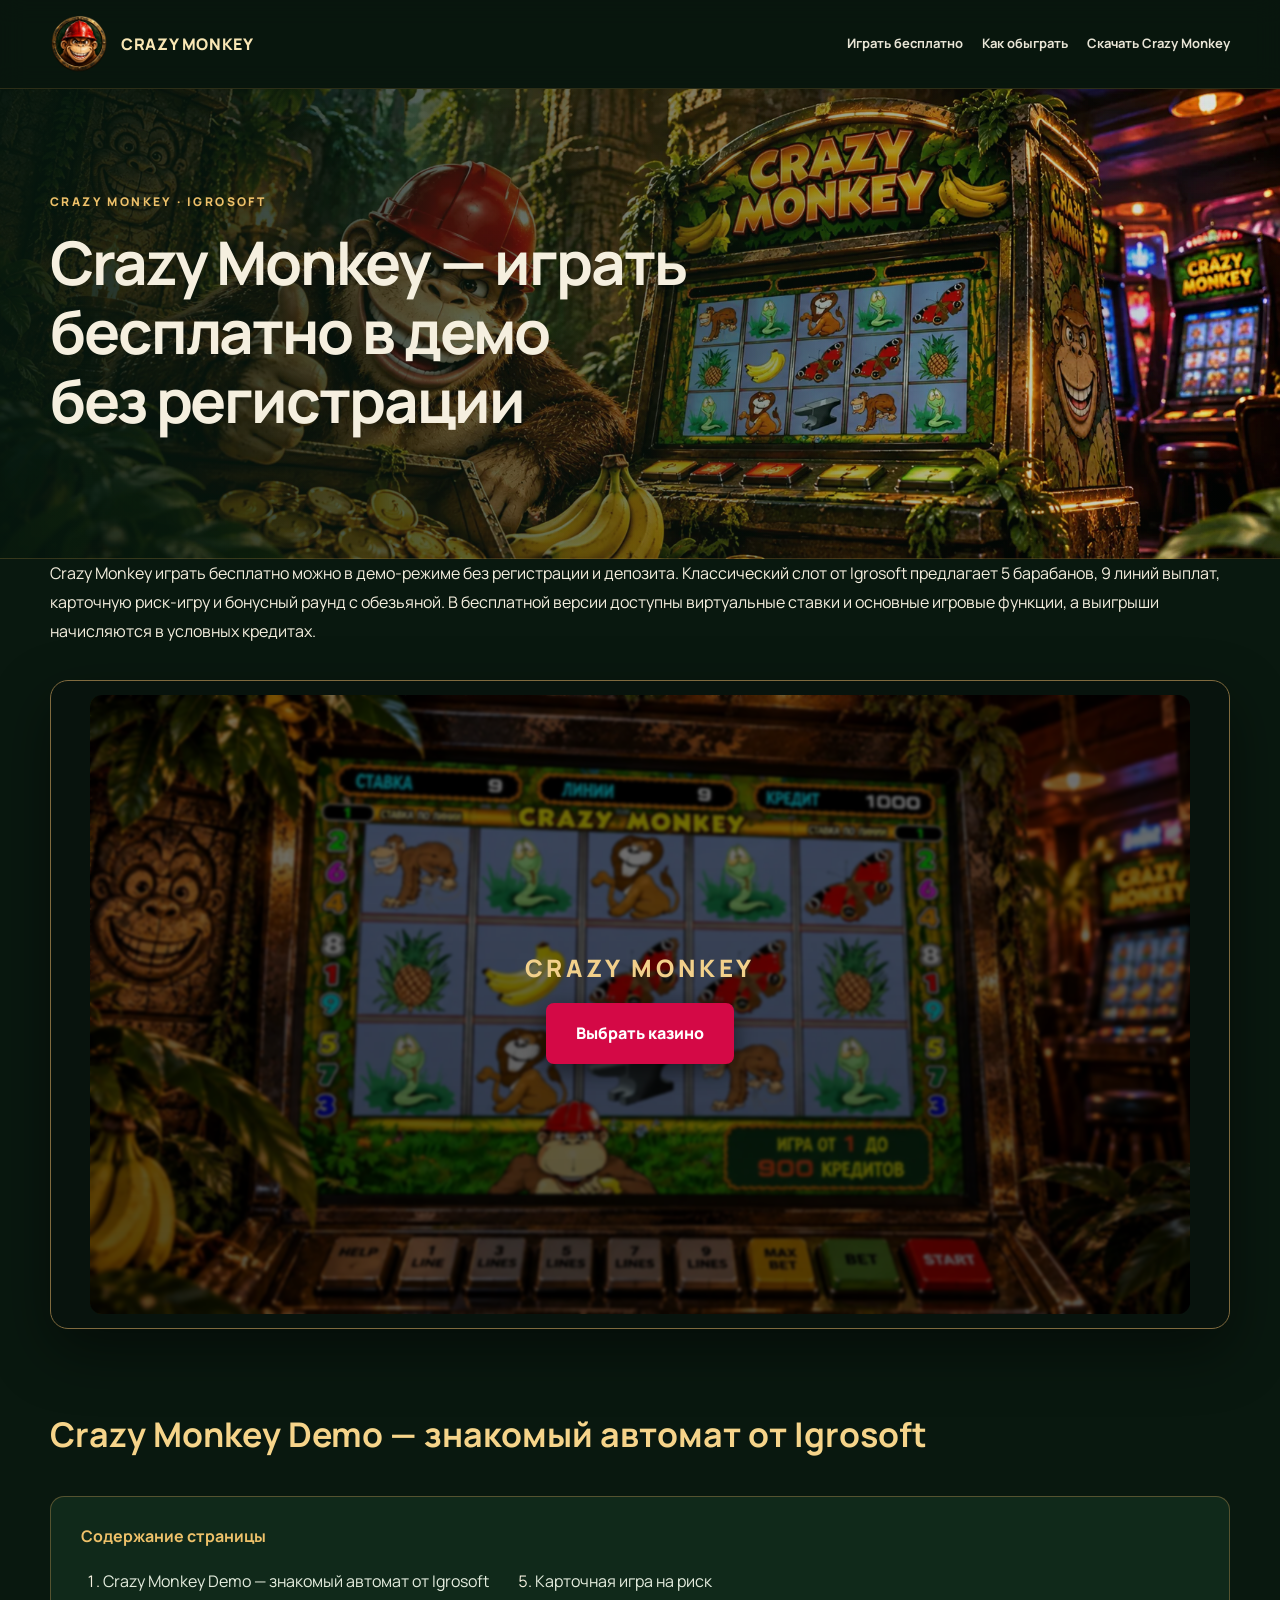
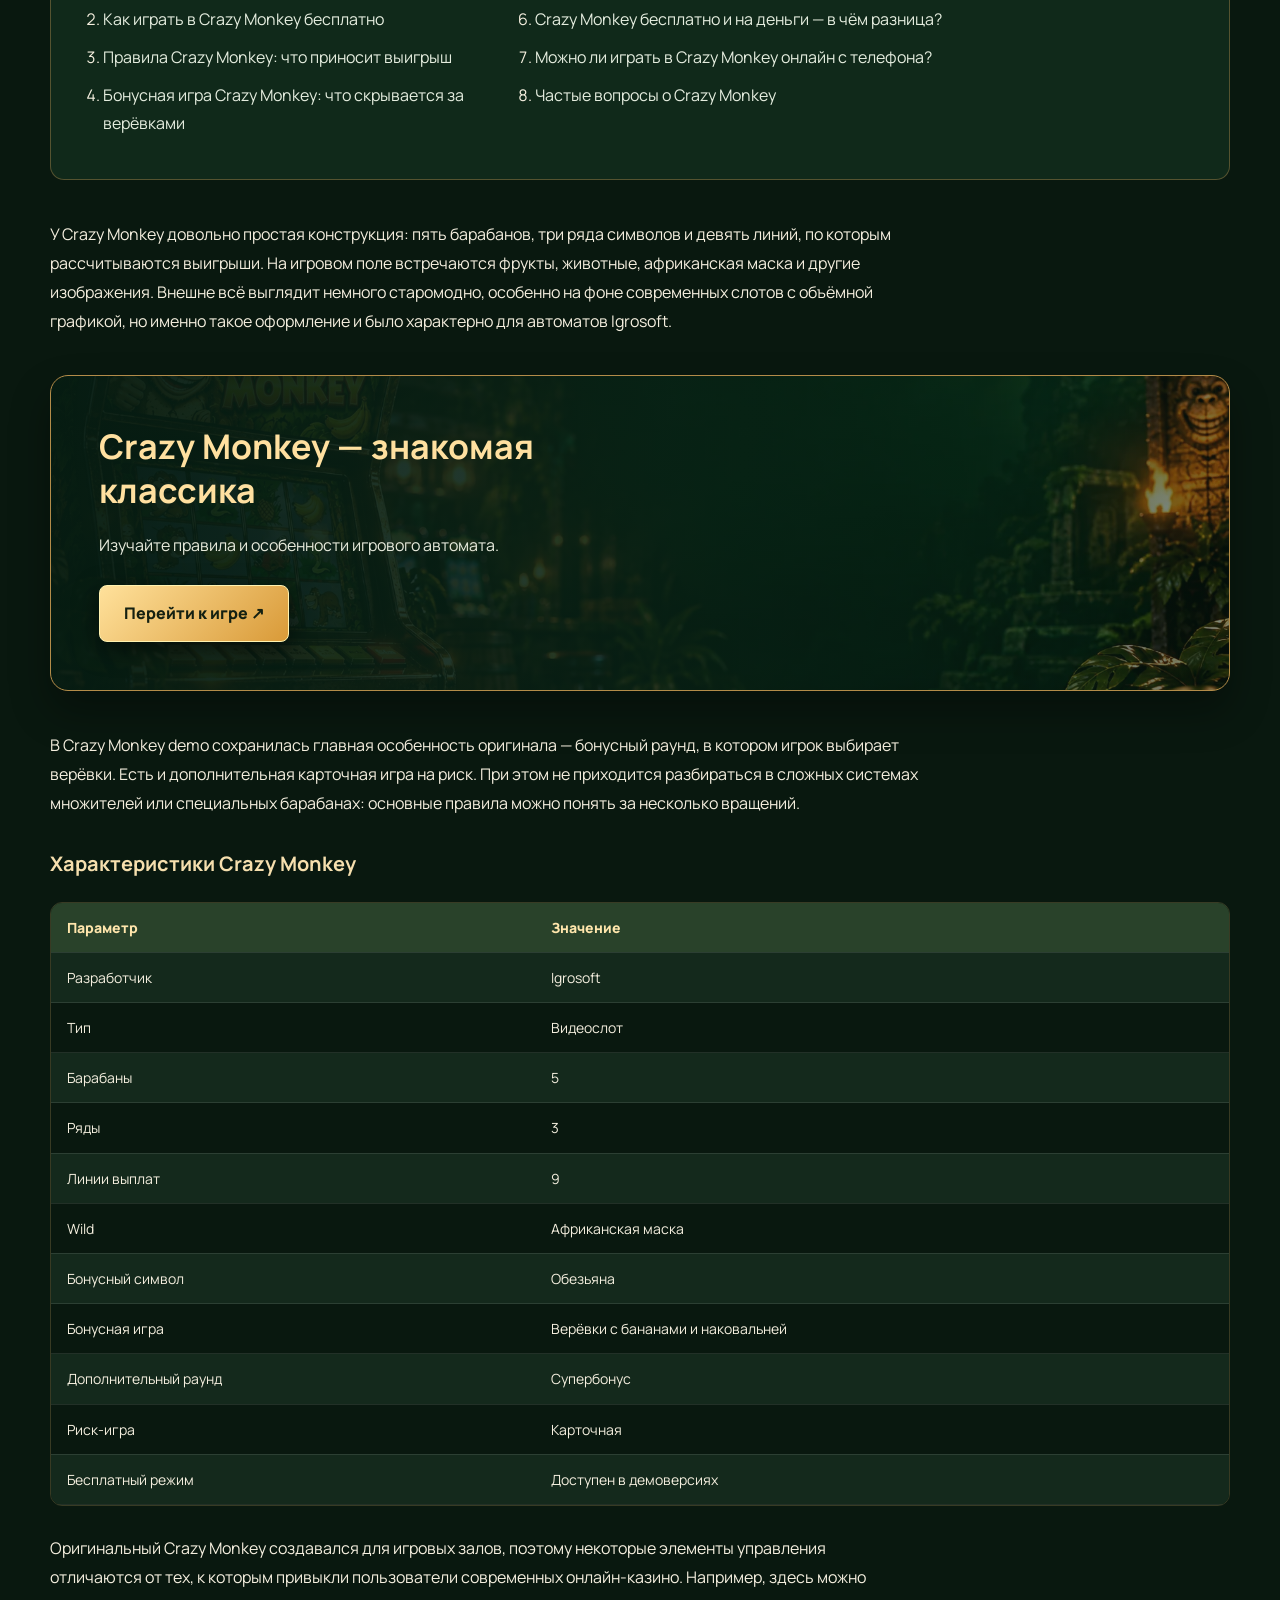
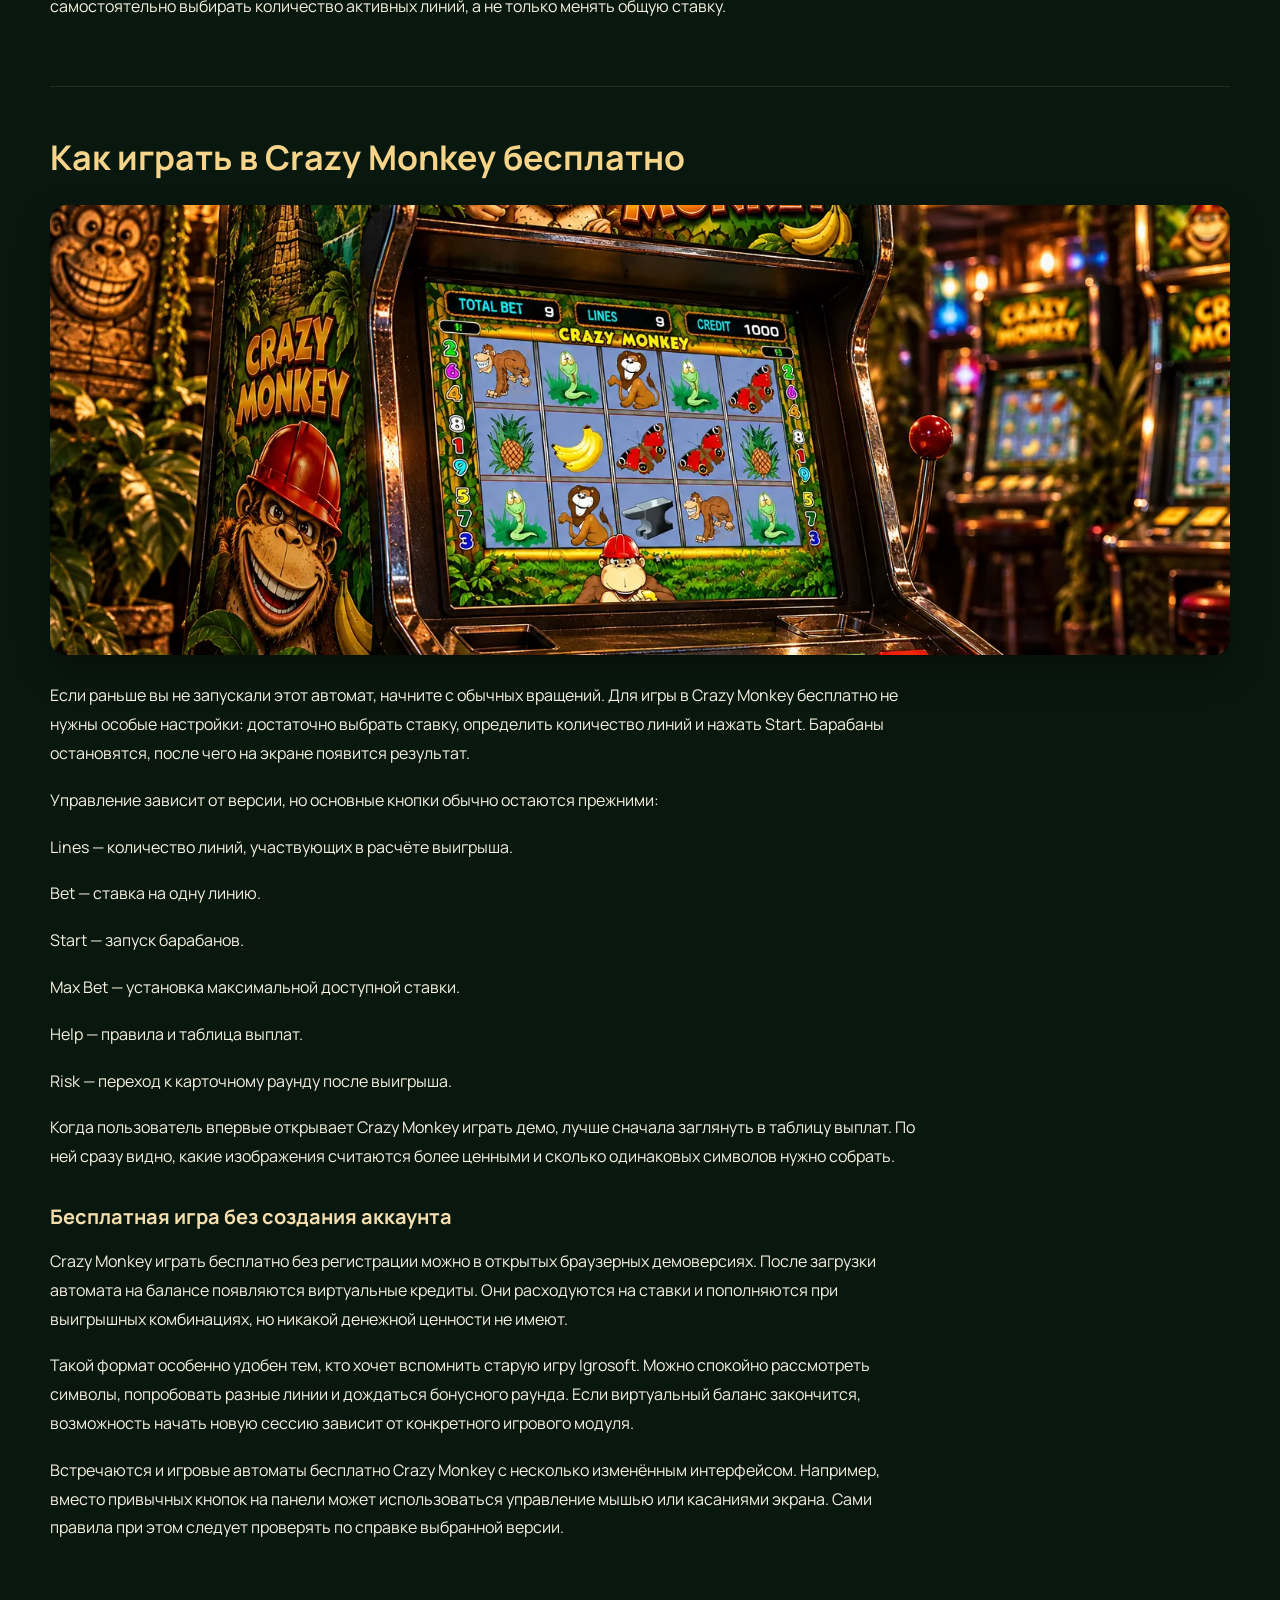
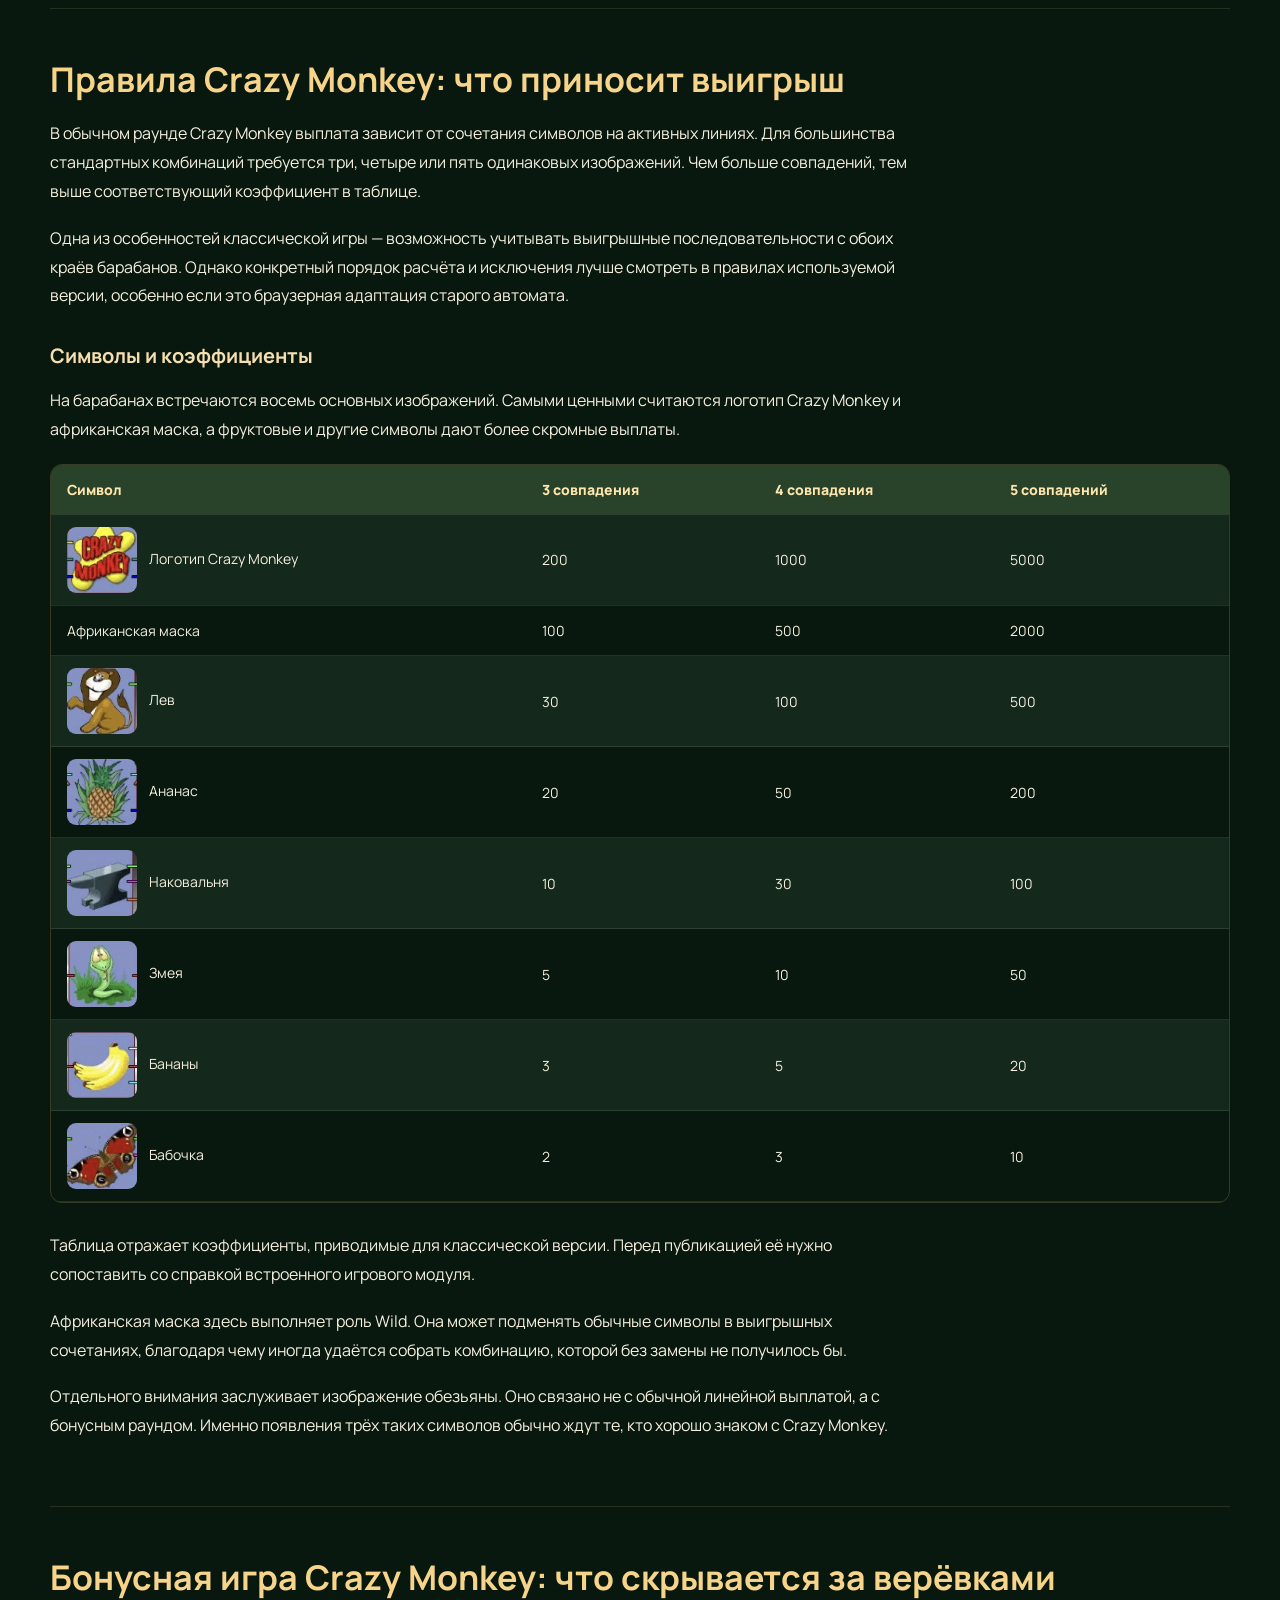
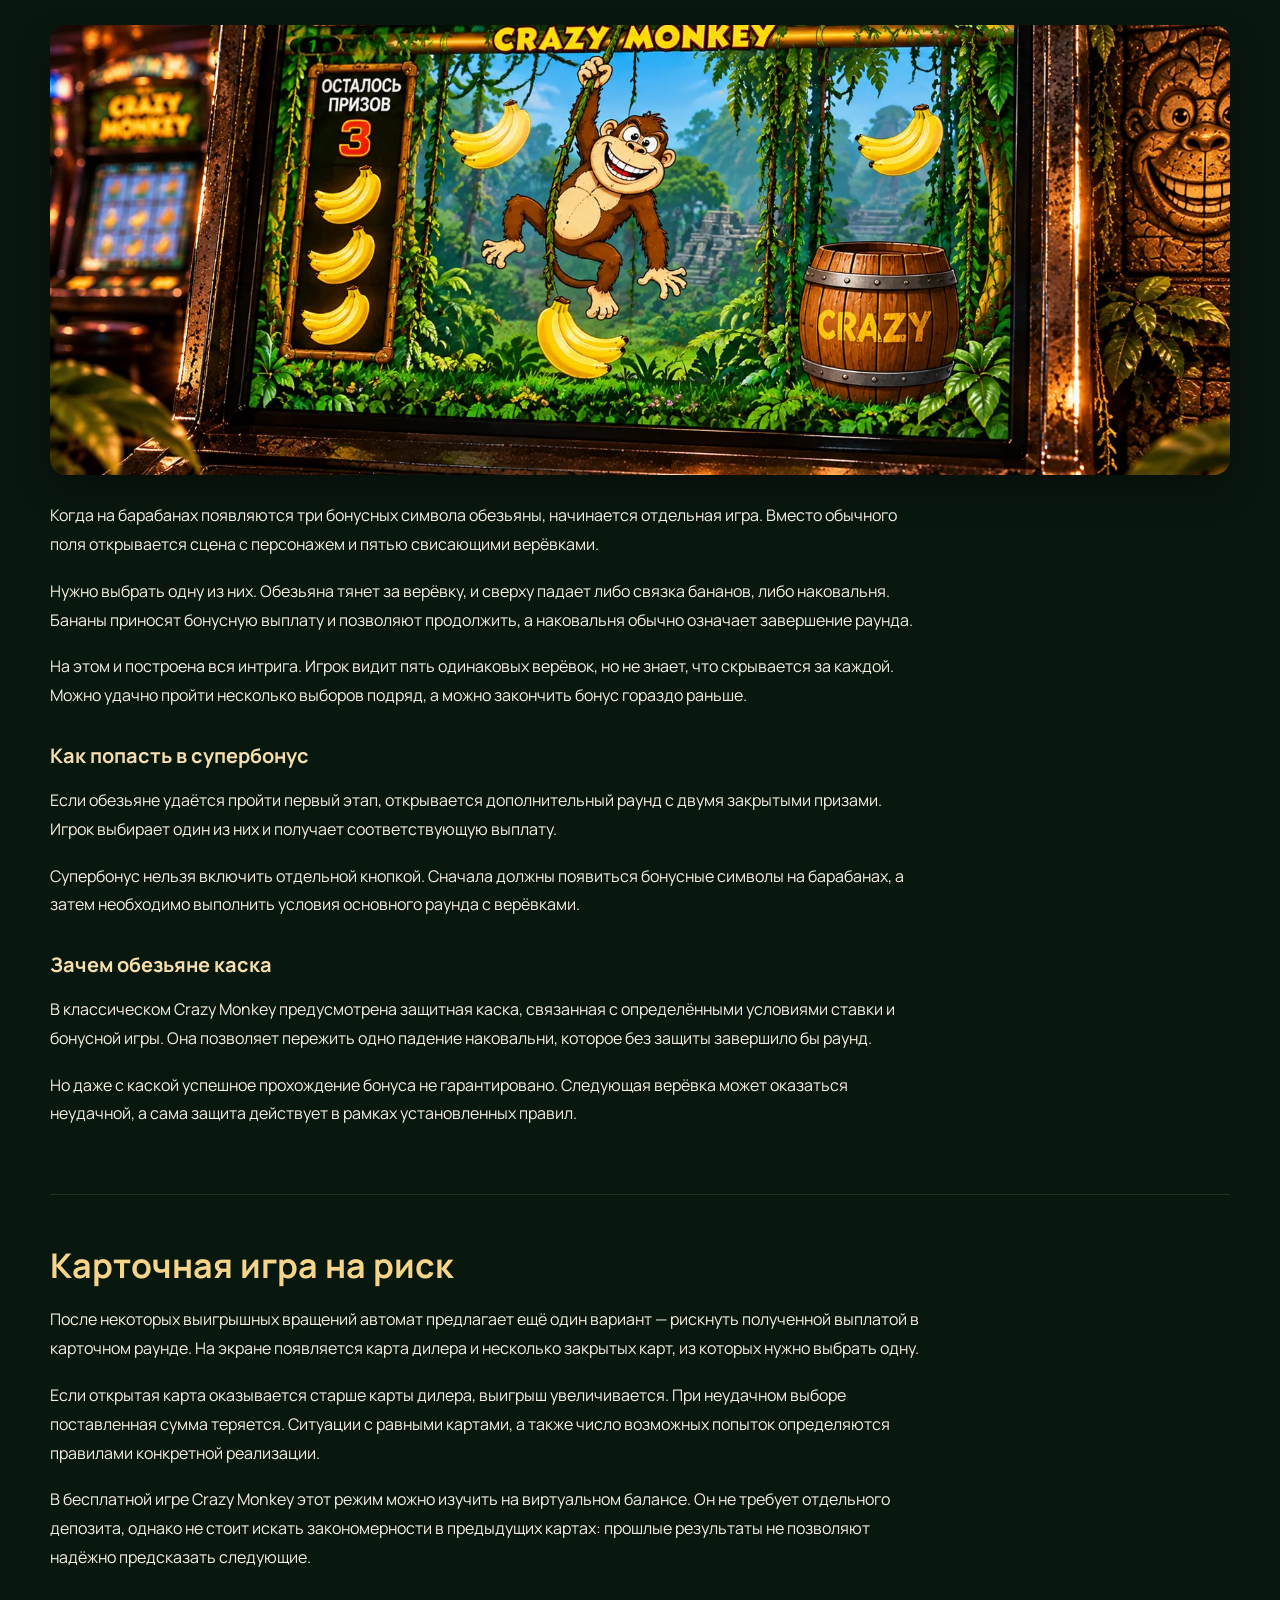
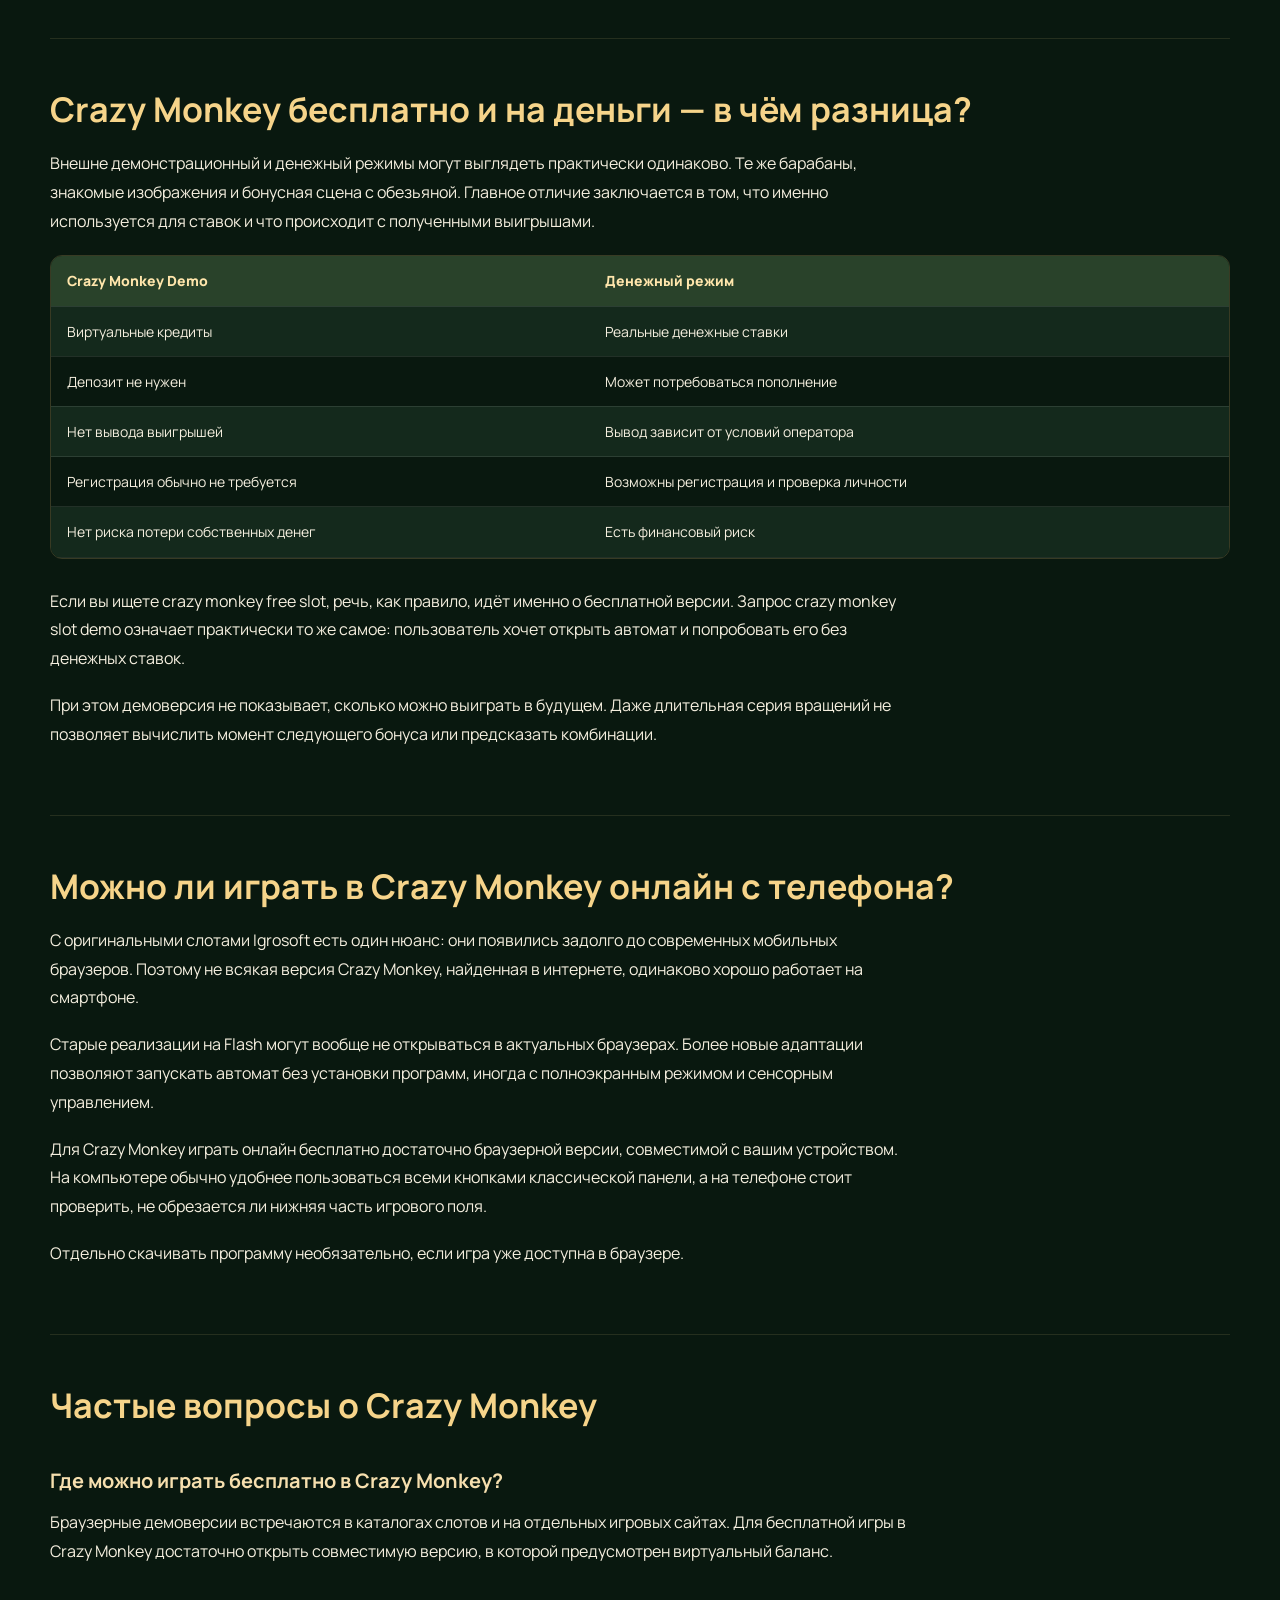
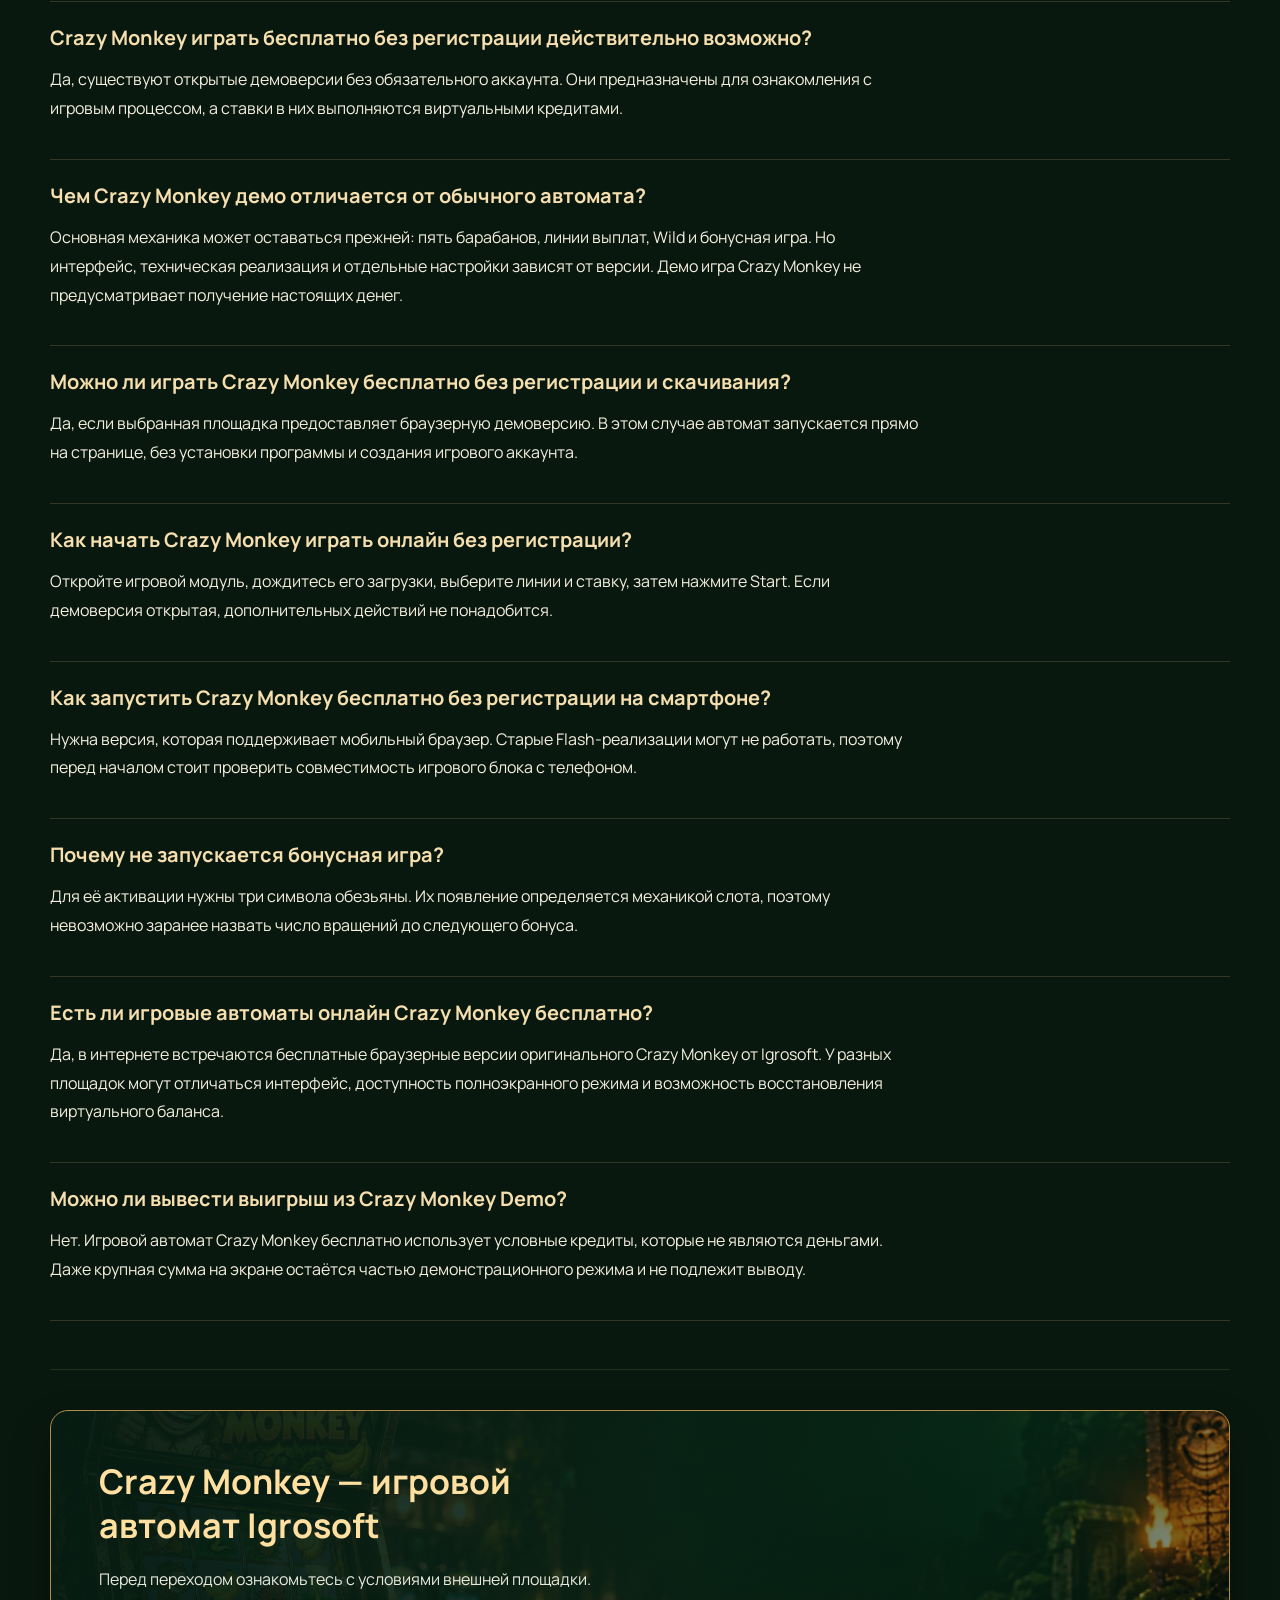
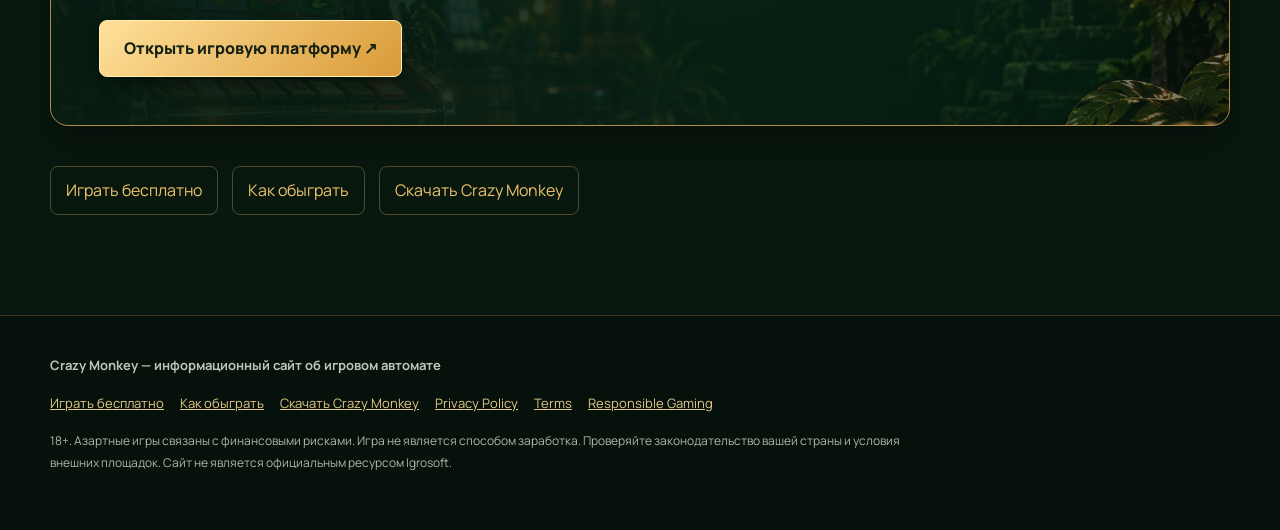
==== commit c422d679: "Update" ====
--- a/index.html
+++ b/index.html
@@ -1,2 +1,3 @@
 <!DOCTYPE html>
-<html lang="ru"><head><meta charset="utf-8"/><meta content="width=device-width,initial-scale=1" name="viewport"/><title>Crazy Monkey Играть Демо в игровой автомат Обезьянки бесплатно</title><meta content="Сrazy Ьonkey играть бесплатно без регистрации. Игровой автомат Igrosoft. Сrazy Monkey играть демо без регистрации, изучайте правила, комбинации, бонусную игру и особенности слота." name="description"/><meta content="index,follow" name="robots"/><link href="https://endtimesproductions.org/" rel="canonical"/><meta content="article" property="og:type"/><meta content="Crazy Monkey Играть Демо в игровой автомат Обезьянки бесплатно" property="og:title"/><meta content="Сrazy Ьonkey играть бесплатно без регистрации. Игровой автомат Igrosoft. Сrazy Monkey играть демо без регистрации, изучайте правила, комбинации, бонусную игру и особенности слота." property="og:description"/><meta content="https://endtimesproductions.org/" property="og:url"/><meta content="https://endtimesproductions.org/assets/images/hero.webp" property="og:image"/><meta content="summary_large_image" name="twitter:card"/><meta content="UDtYqRdilJcPItxyEzFd1WDXwsDT5LrdAVppVTtHYyU" name="google-site-verification"/><link href="/favicon.png" rel="icon"/><link href="/assets/site.css" rel="stylesheet"/><script type="application/ld+json">{"@context": "https://schema.org", "@type": "FAQPage", "mainEntity": [{"@type": "Question", "name": "Где можно играть бесплатно в Crazy Monkey?", "acceptedAnswer": {"@type": "Answer", "text": "Браузерные демоверсии встречаются в каталогах слотов и на отдельных игровых сайтах. Для бесплатной игры в Crazy Monkey достаточно открыть совместимую версию, в которой предусмотрен виртуальный баланс."}}, {"@type": "Question", "name": "Crazy Monkey играть бесплатно без регистрации действительно возможно?", "acceptedAnswer": {"@type": "Answer", "text": "Да, существуют открытые демоверсии без обязательного аккаунта. Они предназначены для ознакомления с игровым процессом, а ставки в них выполняются виртуальными кредитами."}}, {"@type": "Question", "name": "Чем Crazy Monkey демо отличается от обычного автомата?", "acceptedAnswer": {"@type": "Answer", "text": "Основная механика может оставаться прежней: пять барабанов, линии выплат, Wild и бонусная игра. Но интерфейс, техническая реализация и отдельные настройки зависят от версии. Демо игра Crazy Monkey не предусматривает получение настоящих денег."}}, {"@type": "Question", "name": "Можно ли играть Crazy Monkey бесплатно без регистрации и скачивания?", "acceptedAnswer": {"@type": "Answer", "text": "Да, если выбранная площадка предоставляет браузерную демоверсию. В этом случае автомат запускается прямо на странице, без установки программы и создания игрового аккаунта."}}, {"@type": "Question", "name": "Как начать Crazy Monkey играть онлайн без регистрации?", "acceptedAnswer": {"@type": "Answer", "text": "Откройте игровой модуль, дождитесь его загрузки, выберите линии и ставку, затем нажмите Start. Если демоверсия открытая, дополнительных действий не понадобится."}}, {"@type": "Question", "name": "Как запустить Crazy Monkey бесплатно без регистрации на смартфоне?", "acceptedAnswer": {"@type": "Answer", "text": "Нужна версия, которая поддерживает мобильный браузер. Старые Flash-реализации могут не работать, поэтому перед началом стоит проверить совместимость игрового блока с телефоном."}}, {"@type": "Question", "name": "Почему не запускается бонусная игра?", "acceptedAnswer": {"@type": "Answer", "text": "Для её активации нужны три символа обезьяны. Их появление определяется механикой слота, поэтому невозможно заранее назвать число вращений до следующего бонуса."}}, {"@type": "Question", "name": "Есть ли игровые автоматы онлайн Crazy Monkey бесплатно?", "acceptedAnswer": {"@type": "Answer", "text": "Да, в интернете встречаются бесплатные браузерные версии оригинального Crazy Monkey от Igrosoft. У разных площадок могут отличаться интерфейс, доступность полноэкранного режима и возможность восстановления виртуального баланса."}}, {"@type": "Question", "name": "Можно ли вывести выигрыш из Crazy Monkey Demo?", "acceptedAnswer": {"@type": "Answer", "text": "Нет. Игровой автомат Crazy Monkey бесплатно использует условные кредиты, которые не являются деньгами. Даже крупная сумма на экране остаётся частью демонстрационного режима и не подлежит выводу."}}]}</script></head><body><header><div class="wrap head"><a class="brand" href="/"><img alt="Crazy Monkey" src="/assets/images/favicon.webp"/><span>CRAZY MONKEY</span></a><nav aria-label="Основная навигация" class="nav"><a href="/">Играть бесплатно</a><a href="/kak-obygrat-crazy-monkey/">Как обыграть</a><a href="/crazy-monkey-skachat/">Скачать Crazy Monkey</a></nav></div></header><main><div class="hero"><div class="wrap"><div class="eyebrow">Crazy Monkey · Igrosoft</div><h1>Crazy Monkey — играть бесплатно в демо без регистрации</h1></div></div><div class="wrap"><p>Crazy Monkey играть бесплатно можно в демо-режиме без регистрации и депозита. Классический слот от Igrosoft предлагает 5 барабанов, 9 линий выплат, карточную риск-игру и бонусный раунд с обезьяной. В бесплатной версии доступны виртуальные ставки и основные игровые функции, а выигрыши начисляются в условных кредитах.</p><div class="demo" id="crazy-monkey-demo"><div class="demo-grid"><img alt="Игровое поле Crazy Monkey" loading="lazy" src="/assets/images/gameplay.webp"/><div><span class="eyebrow">Crazy Monkey Demo</span><h2>Игровой блок Crazy Monkey</h2><p>Предпросмотр игрового автомата. Для перехода к игровой платформе воспользуйтесь кнопкой.</p><a class="cta-btn" href="/go/" rel="nofollow sponsored">Перейти к игре ↗</a><p><small>Кнопка открывает внешний сайт. Изображение не является интерактивной демоверсией.</small></p></div></div></div><section class="section" id="section-1"><h2>Crazy Monkey Demo — знакомый автомат от Igrosoft</h2><nav aria-label="Содержание" class="toc"><strong>Содержание страницы</strong><ol><li><a href="#section-1">Crazy Monkey Demo — знакомый автомат от Igrosoft</a></li><li><a href="#section-2">Как играть в Crazy Monkey бесплатно</a></li><li><a href="#section-3">Правила Crazy Monkey: что приносит выигрыш</a></li><li><a href="#section-4">Бонусная игра Crazy Monkey: что скрывается за верёвками</a></li><li><a href="#section-5">Карточная игра на риск</a></li><li><a href="#section-6">Crazy Monkey бесплатно и на деньги — в чём разница?</a></li><li><a href="#section-7">Можно ли играть в Crazy Monkey онлайн с телефона?</a></li><li><a href="#section-8">Частые вопросы о Crazy Monkey</a></li></ol></nav><p>У Crazy Monkey довольно простая конструкция: пять барабанов, три ряда символов и девять линий, по которым рассчитываются выигрыши. На игровом поле встречаются фрукты, животные, африканская маска и другие изображения. Внешне всё выглядит немного старомодно, особенно на фоне современных слотов с объёмной графикой, но именно такое оформление и было характерно для автоматов Igrosoft.</p><div class="promo"><h2>Crazy Monkey — знакомая классика</h2><p>Изучайте правила и особенности игрового автомата.</p><a class="cta-btn" href="/go/" rel="nofollow sponsored">Перейти к игре ↗</a></div><p>В Crazy Monkey demo сохранилась главная особенность оригинала — бонусный раунд, в котором игрок выбирает верёвки. Есть и дополнительная карточная игра на риск. При этом не приходится разбираться в сложных системах множителей или специальных барабанах: основные правила можно понять за несколько вращений.</p><h3>Характеристики Crazy Monkey</h3><div class="table-scroll"><table><tr><td>Параметр</td><td>Значение</td></tr><tr><td>Разработчик</td><td>Igrosoft</td></tr><tr><td>Тип</td><td>Видеослот</td></tr><tr><td>Барабаны</td><td>5</td></tr><tr><td>Ряды</td><td>3</td></tr><tr><td>Линии выплат</td><td>9</td></tr><tr><td>Wild</td><td>Африканская маска</td></tr><tr><td>Бонусный символ</td><td>Обезьяна</td></tr><tr><td>Бонусная игра</td><td>Верёвки с бананами и наковальней</td></tr><tr><td>Дополнительный раунд</td><td>Супербонус</td></tr><tr><td>Риск-игра</td><td>Карточная</td></tr><tr><td>Бесплатный режим</td><td>Доступен в демоверсиях</td></tr></table></div><p>Оригинальный Crazy Monkey создавался для игровых залов, поэтому некоторые элементы управления отличаются от тех, к которым привыкли пользователи современных онлайн-казино. Например, здесь можно самостоятельно выбирать количество активных линий, а не только менять общую ставку.</p></section><section class="section" id="section-2"><h2>Как играть в Crazy Monkey бесплатно</h2><img alt="Crazy Monkey — Как играть в Crazy Monkey бесплатно" class="media" loading="lazy" src="/assets/images/cabinet.webp"/><p>Если раньше вы не запускали этот автомат, начните с обычных вращений. Для игры в Crazy Monkey бесплатно не нужны особые настройки: достаточно выбрать ставку, определить количество линий и нажать Start. Барабаны остановятся, после чего на экране появится результат.</p><p>Управление зависит от версии, но основные кнопки обычно остаются прежними:</p><p>Lines — количество линий, участвующих в расчёте выигрыша.</p><p>Bet — ставка на одну линию.</p><p>Start — запуск барабанов.</p><p>Max Bet — установка максимальной доступной ставки.</p><p>Help — правила и таблица выплат.</p><p>Risk — переход к карточному раунду после выигрыша.</p><p>Когда пользователь впервые открывает Crazy Monkey играть демо, лучше сначала заглянуть в таблицу выплат. По ней сразу видно, какие изображения считаются более ценными и сколько одинаковых символов нужно собрать.</p><h3>Бесплатная игра без создания аккаунта</h3><p>Crazy Monkey играть бесплатно без регистрации можно в открытых браузерных демоверсиях. После загрузки автомата на балансе появляются виртуальные кредиты. Они расходуются на ставки и пополняются при выигрышных комбинациях, но никакой денежной ценности не имеют.</p><p>Такой формат особенно удобен тем, кто хочет вспомнить старую игру Igrosoft. Можно спокойно рассмотреть символы, попробовать разные линии и дождаться бонусного раунда. Если виртуальный баланс закончится, возможность начать новую сессию зависит от конкретного игрового модуля.</p><p>Встречаются и игровые автоматы бесплатно Crazy Monkey с несколько изменённым интерфейсом. Например, вместо привычных кнопок на панели может использоваться управление мышью или касаниями экрана. Сами правила при этом следует проверять по справке выбранной версии.</p></section><section class="section" id="section-3"><h2>Правила Crazy Monkey: что приносит выигрыш</h2><p>В обычном раунде Crazy Monkey выплата зависит от сочетания символов на активных линиях. Для большинства стандартных комбинаций требуется три, четыре или пять одинаковых изображений. Чем больше совпадений, тем выше соответствующий коэффициент в таблице.</p><p>Одна из особенностей классической игры — возможность учитывать выигрышные последовательности с обоих краёв барабанов. Однако конкретный порядок расчёта и исключения лучше смотреть в правилах используемой версии, особенно если это браузерная адаптация старого автомата.</p><h3>Символы и коэффициенты</h3><p>На барабанах встречаются восемь основных изображений. Самыми ценными считаются логотип Crazy Monkey и африканская маска, а фруктовые и другие символы дают более скромные выплаты.</p><div class="table-scroll"><table><tr><td>Символ</td><td>3 совпадения</td><td>4 совпадения</td><td>5 совпадений</td></tr><tr><td><img alt="Иллюстрация символа: Логотип Crazy Monkey" class="symbol-thumb" loading="lazy" src="/assets/images/symbols/logo.webp"/>Логотип Crazy Monkey</td><td>200</td><td>1000</td><td>5000</td></tr><tr><td><span aria-label="Условный знак маски, не оригинальный игровой символ" class="symbol-placeholder">◈</span>Африканская маска</td><td>100</td><td>500</td><td>2000</td></tr><tr><td><span aria-label="Условное обозначение льва, не оригинальный игровой символ" class="symbol-placeholder">🦁</span>Лев</td><td>30</td><td>100</td><td>500</td></tr><tr><td><img alt="Иллюстрация символа: Ананас" class="symbol-thumb" loading="lazy" src="/assets/images/symbols/pineapple.webp"/>Ананас</td><td>20</td><td>50</td><td>200</td></tr><tr><td><img alt="Иллюстрация символа: Наковальня" class="symbol-thumb" loading="lazy" src="/assets/images/symbols/anvil.webp"/>Наковальня</td><td>10</td><td>30</td><td>100</td></tr><tr><td><img alt="Иллюстрация символа: Змея" class="symbol-thumb" loading="lazy" src="/assets/images/symbols/snake.webp"/>Змея</td><td>5</td><td>10</td><td>50</td></tr><tr><td><img alt="Иллюстрация символа: Бананы" class="symbol-thumb" loading="lazy" src="/assets/images/symbols/bananas.webp"/>Бананы</td><td>3</td><td>5</td><td>20</td></tr><tr><td><img alt="Иллюстрация символа: Бабочка" class="symbol-thumb" loading="lazy" src="/assets/images/symbols/butterfly.webp"/>Бабочка</td><td>2</td><td>3</td><td>10</td></tr></table></div><p>Таблица отражает коэффициенты, приводимые для классической версии. Перед публикацией её нужно сопоставить со справкой встроенного игрового модуля.</p><p>Африканская маска здесь выполняет роль Wild. Она может подменять обычные символы в выигрышных сочетаниях, благодаря чему иногда удаётся собрать комбинацию, которой без замены не получилось бы.</p><p>Отдельного внимания заслуживает изображение обезьяны. Оно связано не с обычной линейной выплатой, а с бонусным раундом. Именно появления трёх таких символов обычно ждут те, кто хорошо знаком с Crazy Monkey.</p></section><section class="section" id="section-4"><h2>Бонусная игра Crazy Monkey: что скрывается за верёвками</h2><img alt="Crazy Monkey — Бонусная игра Crazy Monkey: что скрывается за верёвками" class="media" loading="lazy" src="/assets/images/bonus.webp"/><p>Когда на барабанах появляются три бонусных символа обезьяны, начинается отдельная игра. Вместо обычного поля открывается сцена с персонажем и пятью свисающими верёвками.</p><p>Нужно выбрать одну из них. Обезьяна тянет за верёвку, и сверху падает либо связка бананов, либо наковальня. Бананы приносят бонусную выплату и позволяют продолжить, а наковальня обычно означает завершение раунда.</p><p>На этом и построена вся интрига. Игрок видит пять одинаковых верёвок, но не знает, что скрывается за каждой. Можно удачно пройти несколько выборов подряд, а можно закончить бонус гораздо раньше.</p><h3>Как попасть в супербонус</h3><p>Если обезьяне удаётся пройти первый этап, открывается дополнительный раунд с двумя закрытыми призами. Игрок выбирает один из них и получает соответствующую выплату.</p><p>Супербонус нельзя включить отдельной кнопкой. Сначала должны появиться бонусные символы на барабанах, а затем необходимо выполнить условия основного раунда с верёвками.</p><h3>Зачем обезьяне каска</h3><p>В классическом Crazy Monkey предусмотрена защитная каска, связанная с определёнными условиями ставки и бонусной игры. Она позволяет пережить одно падение наковальни, которое без защиты завершило бы раунд.</p><p>Но даже с каской успешное прохождение бонуса не гарантировано. Следующая верёвка может оказаться неудачной, а сама защита действует в рамках установленных правил.</p></section><section class="section" id="section-5"><h2>Карточная игра на риск</h2><p>После некоторых выигрышных вращений автомат предлагает ещё один вариант — рискнуть полученной выплатой в карточном раунде. На экране появляется карта дилера и несколько закрытых карт, из которых нужно выбрать одну.</p><p>Если открытая карта оказывается старше карты дилера, выигрыш увеличивается. При неудачном выборе поставленная сумма теряется. Ситуации с равными картами, а также число возможных попыток определяются правилами конкретной реализации.</p><p>В бесплатной игре Crazy Monkey этот режим можно изучить на виртуальном балансе. Он не требует отдельного депозита, однако не стоит искать закономерности в предыдущих картах: прошлые результаты не позволяют надёжно предсказать следующие.</p></section><section class="section" id="section-6"><h2>Crazy Monkey бесплатно и на деньги — в чём разница?</h2><img alt="Crazy Monkey — Crazy Monkey бесплатно и на деньги — в чём разница?" class="media" loading="lazy" src="/assets/images/logo.webp"/><p>Внешне демонстрационный и денежный режимы могут выглядеть практически одинаково. Те же барабаны, знакомые изображения и бонусная сцена с обезьяной. Главное отличие заключается в том, что именно используется для ставок и что происходит с полученными выигрышами.</p><div class="table-scroll"><table><tr><td>Crazy Monkey Demo</td><td>Денежный режим</td></tr><tr><td>Виртуальные кредиты</td><td>Реальные денежные ставки</td></tr><tr><td>Депозит не нужен</td><td>Может потребоваться пополнение</td></tr><tr><td>Нет вывода выигрышей</td><td>Вывод зависит от условий оператора</td></tr><tr><td>Регистрация обычно не требуется</td><td>Возможны регистрация и проверка личности</td></tr><tr><td>Нет риска потери собственных денег</td><td>Есть финансовый риск</td></tr></table></div><p>Если вы ищете crazy monkey free slot, речь, как правило, идёт именно о бесплатной версии. Запрос crazy monkey slot demo означает практически то же самое: пользователь хочет открыть автомат и попробовать его без денежных ставок.</p><p>При этом демоверсия не показывает, сколько можно выиграть в будущем. Даже длительная серия вращений не позволяет вычислить момент следующего бонуса или предсказать комбинации.</p></section><section class="section" id="section-7"><h2>Можно ли играть в Crazy Monkey онлайн с телефона?</h2><p>С оригинальными слотами Igrosoft есть один нюанс: они появились задолго до современных мобильных браузеров. Поэтому не всякая версия Crazy Monkey, найденная в интернете, одинаково хорошо работает на смартфоне.</p><p>Старые реализации на Flash могут вообще не открываться в актуальных браузерах. Более новые адаптации позволяют запускать автомат без установки программ, иногда с полноэкранным режимом и сенсорным управлением.</p><p>Для Crazy Monkey играть онлайн бесплатно достаточно браузерной версии, совместимой с вашим устройством. На компьютере обычно удобнее пользоваться всеми кнопками классической панели, а на телефоне стоит проверить, не обрезается ли нижняя часть игрового поля.</p><p>Отдельно скачивать программу необязательно, если игра уже доступна в браузере.</p></section><section class="section" id="section-8"><h2>Частые вопросы о Crazy Monkey</h2><div class="faq-item"><h3>Где можно играть бесплатно в Crazy Monkey?</h3><p>Браузерные демоверсии встречаются в каталогах слотов и на отдельных игровых сайтах. Для бесплатной игры в Crazy Monkey достаточно открыть совместимую версию, в которой предусмотрен виртуальный баланс.</p></div><div class="faq-item"><h3>Crazy Monkey играть бесплатно без регистрации действительно возможно?</h3><p>Да, существуют открытые демоверсии без обязательного аккаунта. Они предназначены для ознакомления с игровым процессом, а ставки в них выполняются виртуальными кредитами.</p></div><div class="faq-item"><h3>Чем Crazy Monkey демо отличается от обычного автомата?</h3><p>Основная механика может оставаться прежней: пять барабанов, линии выплат, Wild и бонусная игра. Но интерфейс, техническая реализация и отдельные настройки зависят от версии. Демо игра Crazy Monkey не предусматривает получение настоящих денег.</p></div><div class="faq-item"><h3>Можно ли играть Crazy Monkey бесплатно без регистрации и скачивания?</h3><p>Да, если выбранная площадка предоставляет браузерную демоверсию. В этом случае автомат запускается прямо на странице, без установки программы и создания игрового аккаунта.</p></div><div class="faq-item"><h3>Как начать Crazy Monkey играть онлайн без регистрации?</h3><p>Откройте игровой модуль, дождитесь его загрузки, выберите линии и ставку, затем нажмите Start. Если демоверсия открытая, дополнительных действий не понадобится.</p></div><div class="faq-item"><h3>Как запустить Crazy Monkey бесплатно без регистрации на смартфоне?</h3><p>Нужна версия, которая поддерживает мобильный браузер. Старые Flash-реализации могут не работать, поэтому перед началом стоит проверить совместимость игрового блока с телефоном.</p></div><div class="faq-item"><h3>Почему не запускается бонусная игра?</h3><p>Для её активации нужны три символа обезьяны. Их появление определяется механикой слота, поэтому невозможно заранее назвать число вращений до следующего бонуса.</p></div><div class="faq-item"><h3>Есть ли игровые автоматы онлайн Crazy Monkey бесплатно?</h3><p>Да, в интернете встречаются бесплатные браузерные версии оригинального Crazy Monkey от Igrosoft. У разных площадок могут отличаться интерфейс, доступность полноэкранного режима и возможность восстановления виртуального баланса.</p></div><div class="faq-item"><h3>Можно ли вывести выигрыш из Crazy Monkey Demo?</h3><p>Нет. Игровой автомат Crazy Monkey бесплатно использует условные кредиты, которые не являются деньгами. Даже крупная сумма на экране остаётся частью демонстрационного режима и не подлежит выводу.</p></div></section><div class="promo"><h2>Crazy Monkey — игровой автомат Igrosoft</h2><p>Перед переходом ознакомьтесь с условиями внешней площадки.</p><a class="cta-btn" href="/go/" rel="nofollow sponsored">Открыть игровую платформу ↗</a></div><nav aria-label="Другие страницы" class="article-links"><a href="/">Играть бесплатно</a><a href="/kak-obygrat-crazy-monkey/">Как обыграть</a><a href="/crazy-monkey-skachat/">Скачать Crazy Monkey</a></nav></div></main><footer><div class="wrap"><strong>Crazy Monkey — информационный сайт об игровом автомате</strong><nav class="footlinks"><a href="/">Играть бесплатно</a><a href="/kak-obygrat-crazy-monkey/">Как обыграть</a><a href="/crazy-monkey-skachat/">Скачать Crazy Monkey</a><a href="/privacy-policy/">Privacy Policy</a><a href="/terms/">Terms</a><a href="/responsible-gaming/">Responsible Gaming</a></nav><p class="responsible">18+. Азартные игры связаны с финансовыми рисками. Игра не является способом заработка. Проверяйте законодательство вашей страны и условия внешних площадок. Сайт не является официальным ресурсом Igrosoft.</p></div></footer></body></html>+
+<html lang="ru"><head><meta charset="utf-8"/><meta content="width=device-width,initial-scale=1" name="viewport"/><title>Crazy Monkey Играть Демо в игровой автомат Обезьянки бесплатно</title><meta content="Сrazy Ьonkey играть бесплатно без регистрации. Игровой автомат Igrosoft. Сrazy Monkey играть демо без регистрации, изучайте правила, комбинации, бонусную игру и особенности слота." name="description"/><meta content="index,follow" name="robots"/><link href="https://endtimesproductions.org/" rel="canonical"/><meta content="article" property="og:type"/><meta content="Crazy Monkey Играть Демо в игровой автомат Обезьянки бесплатно" property="og:title"/><meta content="Сrazy Ьonkey играть бесплатно без регистрации. Игровой автомат Igrosoft. Сrazy Monkey играть демо без регистрации, изучайте правила, комбинации, бонусную игру и особенности слота." property="og:description"/><meta content="https://endtimesproductions.org/" property="og:url"/><meta content="https://endtimesproductions.org/assets/images/hero.webp" property="og:image"/><meta content="summary_large_image" name="twitter:card"/><meta content="UDtYqRdilJcPItxyEzFd1WDXwsDT5LrdAVppVTtHYyU" name="google-site-verification"/><link href="/favicon.png" rel="icon"/><link href="/assets/site.css" rel="stylesheet"/><script type="application/ld+json">{"@context": "https://schema.org", "@type": "FAQPage", "mainEntity": [{"@type": "Question", "name": "Где можно играть бесплатно в Crazy Monkey?", "acceptedAnswer": {"@type": "Answer", "text": "Браузерные демоверсии встречаются в каталогах слотов и на отдельных игровых сайтах. Для бесплатной игры в Crazy Monkey достаточно открыть совместимую версию, в которой предусмотрен виртуальный баланс."}}, {"@type": "Question", "name": "Crazy Monkey играть бесплатно без регистрации действительно возможно?", "acceptedAnswer": {"@type": "Answer", "text": "Да, существуют открытые демоверсии без обязательного аккаунта. Они предназначены для ознакомления с игровым процессом, а ставки в них выполняются виртуальными кредитами."}}, {"@type": "Question", "name": "Чем Crazy Monkey демо отличается от обычного автомата?", "acceptedAnswer": {"@type": "Answer", "text": "Основная механика может оставаться прежней: пять барабанов, линии выплат, Wild и бонусная игра. Но интерфейс, техническая реализация и отдельные настройки зависят от версии. Демо игра Crazy Monkey не предусматривает получение настоящих денег."}}, {"@type": "Question", "name": "Можно ли играть Crazy Monkey бесплатно без регистрации и скачивания?", "acceptedAnswer": {"@type": "Answer", "text": "Да, если выбранная площадка предоставляет браузерную демоверсию. В этом случае автомат запускается прямо на странице, без установки программы и создания игрового аккаунта."}}, {"@type": "Question", "name": "Как начать Crazy Monkey играть онлайн без регистрации?", "acceptedAnswer": {"@type": "Answer", "text": "Откройте игровой модуль, дождитесь его загрузки, выберите линии и ставку, затем нажмите Start. Если демоверсия открытая, дополнительных действий не понадобится."}}, {"@type": "Question", "name": "Как запустить Crazy Monkey бесплатно без регистрации на смартфоне?", "acceptedAnswer": {"@type": "Answer", "text": "Нужна версия, которая поддерживает мобильный браузер. Старые Flash-реализации могут не работать, поэтому перед началом стоит проверить совместимость игрового блока с телефоном."}}, {"@type": "Question", "name": "Почему не запускается бонусная игра?", "acceptedAnswer": {"@type": "Answer", "text": "Для её активации нужны три символа обезьяны. Их появление определяется механикой слота, поэтому невозможно заранее назвать число вращений до следующего бонуса."}}, {"@type": "Question", "name": "Есть ли игровые автоматы онлайн Crazy Monkey бесплатно?", "acceptedAnswer": {"@type": "Answer", "text": "Да, в интернете встречаются бесплатные браузерные версии оригинального Crazy Monkey от Igrosoft. У разных площадок могут отличаться интерфейс, доступность полноэкранного режима и возможность восстановления виртуального баланса."}}, {"@type": "Question", "name": "Можно ли вывести выигрыш из Crazy Monkey Demo?", "acceptedAnswer": {"@type": "Answer", "text": "Нет. Игровой автомат Crazy Monkey бесплатно использует условные кредиты, которые не являются деньгами. Даже крупная сумма на экране остаётся частью демонстрационного режима и не подлежит выводу."}}]}</script></head><body><header><div class="wrap head"><a class="brand" href="/"><img alt="Crazy Monkey" src="/assets/images/favicon.webp"/><span>CRAZY MONKEY</span></a><nav aria-label="Основная навигация" class="nav"><a href="/">Играть бесплатно</a><a href="/kak-obygrat-crazy-monkey/">Как обыграть</a><a href="/crazy-monkey-skachat/">Скачать Crazy Monkey</a></nav></div></header><main><div class="hero"><div class="wrap"><div class="eyebrow">Crazy Monkey · Igrosoft</div><h1>Crazy Monkey — играть бесплатно в демо без регистрации</h1></div></div><div class="wrap"><p>Crazy Monkey играть бесплатно можно в демо-режиме без регистрации и депозита. Классический слот от Igrosoft предлагает 5 барабанов, 9 линий выплат, карточную риск-игру и бонусный раунд с обезьяной. В бесплатной версии доступны виртуальные ставки и основные игровые функции, а выигрыши начисляются в условных кредитах.</p><div class="demo demo-stage" id="crazy-monkey-demo"><div class="demo-machine"><img alt="Игровое поле Crazy Monkey с барабанами и символами" src="/assets/images/gameplay.webp"/><div class="demo-shade"><div class="demo-actions"><span class="demo-label">CRAZY MONKEY</span><a class="cta-btn" href="/go/" rel="nofollow sponsored">Выбрать казино</a></div></div></div></div><section class="section" id="section-1"><h2>Crazy Monkey Demo — знакомый автомат от Igrosoft</h2><nav aria-label="Содержание" class="toc"><strong>Содержание страницы</strong><ol><li><a href="#section-1">Crazy Monkey Demo — знакомый автомат от Igrosoft</a></li><li><a href="#section-2">Как играть в Crazy Monkey бесплатно</a></li><li><a href="#section-3">Правила Crazy Monkey: что приносит выигрыш</a></li><li><a href="#section-4">Бонусная игра Crazy Monkey: что скрывается за верёвками</a></li><li><a href="#section-5">Карточная игра на риск</a></li><li><a href="#section-6">Crazy Monkey бесплатно и на деньги — в чём разница?</a></li><li><a href="#section-7">Можно ли играть в Crazy Monkey онлайн с телефона?</a></li><li><a href="#section-8">Частые вопросы о Crazy Monkey</a></li></ol></nav><p>У Crazy Monkey довольно простая конструкция: пять барабанов, три ряда символов и девять линий, по которым рассчитываются выигрыши. На игровом поле встречаются фрукты, животные, африканская маска и другие изображения. Внешне всё выглядит немного старомодно, особенно на фоне современных слотов с объёмной графикой, но именно такое оформление и было характерно для автоматов Igrosoft.</p><div class="promo"><h2>Crazy Monkey — знакомая классика</h2><p>Изучайте правила и особенности игрового автомата.</p><a class="cta-btn" href="/go/" rel="nofollow sponsored">Перейти к игре ↗</a></div><p>В Crazy Monkey demo сохранилась главная особенность оригинала — бонусный раунд, в котором игрок выбирает верёвки. Есть и дополнительная карточная игра на риск. При этом не приходится разбираться в сложных системах множителей или специальных барабанах: основные правила можно понять за несколько вращений.</p><h3>Характеристики Crazy Monkey</h3><div class="table-scroll"><table><tr><td>Параметр</td><td>Значение</td></tr><tr><td>Разработчик</td><td>Igrosoft</td></tr><tr><td>Тип</td><td>Видеослот</td></tr><tr><td>Барабаны</td><td>5</td></tr><tr><td>Ряды</td><td>3</td></tr><tr><td>Линии выплат</td><td>9</td></tr><tr><td>Wild</td><td>Африканская маска</td></tr><tr><td>Бонусный символ</td><td>Обезьяна</td></tr><tr><td>Бонусная игра</td><td>Верёвки с бананами и наковальней</td></tr><tr><td>Дополнительный раунд</td><td>Супербонус</td></tr><tr><td>Риск-игра</td><td>Карточная</td></tr><tr><td>Бесплатный режим</td><td>Доступен в демоверсиях</td></tr></table></div><p>Оригинальный Crazy Monkey создавался для игровых залов, поэтому некоторые элементы управления отличаются от тех, к которым привыкли пользователи современных онлайн-казино. Например, здесь можно самостоятельно выбирать количество активных линий, а не только менять общую ставку.</p></section><section class="section" id="section-2"><h2>Как играть в Crazy Monkey бесплатно</h2><img alt="Crazy Monkey — Как играть в Crazy Monkey бесплатно" class="media" loading="lazy" src="/assets/images/cabinet.webp"/><p>Если раньше вы не запускали этот автомат, начните с обычных вращений. Для игры в Crazy Monkey бесплатно не нужны особые настройки: достаточно выбрать ставку, определить количество линий и нажать Start. Барабаны остановятся, после чего на экране появится результат.</p><p>Управление зависит от версии, но основные кнопки обычно остаются прежними:</p><p>Lines — количество линий, участвующих в расчёте выигрыша.</p><p>Bet — ставка на одну линию.</p><p>Start — запуск барабанов.</p><p>Max Bet — установка максимальной доступной ставки.</p><p>Help — правила и таблица выплат.</p><p>Risk — переход к карточному раунду после выигрыша.</p><p>Когда пользователь впервые открывает Crazy Monkey играть демо, лучше сначала заглянуть в таблицу выплат. По ней сразу видно, какие изображения считаются более ценными и сколько одинаковых символов нужно собрать.</p><h3>Бесплатная игра без создания аккаунта</h3><p>Crazy Monkey играть бесплатно без регистрации можно в открытых браузерных демоверсиях. После загрузки автомата на балансе появляются виртуальные кредиты. Они расходуются на ставки и пополняются при выигрышных комбинациях, но никакой денежной ценности не имеют.</p><p>Такой формат особенно удобен тем, кто хочет вспомнить старую игру Igrosoft. Можно спокойно рассмотреть символы, попробовать разные линии и дождаться бонусного раунда. Если виртуальный баланс закончится, возможность начать новую сессию зависит от конкретного игрового модуля.</p><p>Встречаются и игровые автоматы бесплатно Crazy Monkey с несколько изменённым интерфейсом. Например, вместо привычных кнопок на панели может использоваться управление мышью или касаниями экрана. Сами правила при этом следует проверять по справке выбранной версии.</p></section><section class="section" id="section-3"><h2>Правила Crazy Monkey: что приносит выигрыш</h2><p>В обычном раунде Crazy Monkey выплата зависит от сочетания символов на активных линиях. Для большинства стандартных комбинаций требуется три, четыре или пять одинаковых изображений. Чем больше совпадений, тем выше соответствующий коэффициент в таблице.</p><p>Одна из особенностей классической игры — возможность учитывать выигрышные последовательности с обоих краёв барабанов. Однако конкретный порядок расчёта и исключения лучше смотреть в правилах используемой версии, особенно если это браузерная адаптация старого автомата.</p><h3>Символы и коэффициенты</h3><p>На барабанах встречаются восемь основных изображений. Самыми ценными считаются логотип Crazy Monkey и африканская маска, а фруктовые и другие символы дают более скромные выплаты.</p><div class="table-scroll"><table><tr><td>Символ</td><td>3 совпадения</td><td>4 совпадения</td><td>5 совпадений</td></tr><tr><td><img alt="Логотип Crazy Monkey — символ игрового автомата Igrosoft" class="symbol-thumb" loading="lazy" src="/assets/images/symbols/logo.webp"/>Логотип Crazy Monkey</td><td>200</td><td>1000</td><td>5000</td></tr><tr><td>Африканская маска</td><td>100</td><td>500</td><td>2000</td></tr><tr><td><img alt="Лев — оригинальный символ игрового автомата Crazy Monkey Igrosoft" class="symbol-thumb" loading="lazy" src="/assets/images/symbols/lion.webp"/>Лев</td><td>30</td><td>100</td><td>500</td></tr><tr><td><img alt="Ананас — символ слота Crazy Monkey" class="symbol-thumb" loading="lazy" src="/assets/images/symbols/pineapple.webp"/>Ананас</td><td>20</td><td>50</td><td>200</td></tr><tr><td><img alt="Наковальня — символ слота Crazy Monkey" class="symbol-thumb" loading="lazy" src="/assets/images/symbols/anvil.webp"/>Наковальня</td><td>10</td><td>30</td><td>100</td></tr><tr><td><img alt="Змея — символ слота Crazy Monkey" class="symbol-thumb" loading="lazy" src="/assets/images/symbols/snake.webp"/>Змея</td><td>5</td><td>10</td><td>50</td></tr><tr><td><img alt="Бананы — символ слота Crazy Monkey" class="symbol-thumb" loading="lazy" src="/assets/images/symbols/bananas.webp"/>Бананы</td><td>3</td><td>5</td><td>20</td></tr><tr><td><img alt="Бабочка — символ слота Crazy Monkey" class="symbol-thumb" loading="lazy" src="/assets/images/symbols/butterfly.webp"/>Бабочка</td><td>2</td><td>3</td><td>10</td></tr></table></div><p>Таблица отражает коэффициенты, приводимые для классической версии. Перед публикацией её нужно сопоставить со справкой встроенного игрового модуля.</p><p>Африканская маска здесь выполняет роль Wild. Она может подменять обычные символы в выигрышных сочетаниях, благодаря чему иногда удаётся собрать комбинацию, которой без замены не получилось бы.</p><p>Отдельного внимания заслуживает изображение обезьяны. Оно связано не с обычной линейной выплатой, а с бонусным раундом. Именно появления трёх таких символов обычно ждут те, кто хорошо знаком с Crazy Monkey.</p></section><section class="section" id="section-4"><h2>Бонусная игра Crazy Monkey: что скрывается за верёвками</h2><img alt="Crazy Monkey — Бонусная игра Crazy Monkey: что скрывается за верёвками" class="media" loading="lazy" src="/assets/images/bonus.webp"/><p>Когда на барабанах появляются три бонусных символа обезьяны, начинается отдельная игра. Вместо обычного поля открывается сцена с персонажем и пятью свисающими верёвками.</p><p>Нужно выбрать одну из них. Обезьяна тянет за верёвку, и сверху падает либо связка бананов, либо наковальня. Бананы приносят бонусную выплату и позволяют продолжить, а наковальня обычно означает завершение раунда.</p><p>На этом и построена вся интрига. Игрок видит пять одинаковых верёвок, но не знает, что скрывается за каждой. Можно удачно пройти несколько выборов подряд, а можно закончить бонус гораздо раньше.</p><h3>Как попасть в супербонус</h3><p>Если обезьяне удаётся пройти первый этап, открывается дополнительный раунд с двумя закрытыми призами. Игрок выбирает один из них и получает соответствующую выплату.</p><p>Супербонус нельзя включить отдельной кнопкой. Сначала должны появиться бонусные символы на барабанах, а затем необходимо выполнить условия основного раунда с верёвками.</p><h3>Зачем обезьяне каска</h3><p>В классическом Crazy Monkey предусмотрена защитная каска, связанная с определёнными условиями ставки и бонусной игры. Она позволяет пережить одно падение наковальни, которое без защиты завершило бы раунд.</p><p>Но даже с каской успешное прохождение бонуса не гарантировано. Следующая верёвка может оказаться неудачной, а сама защита действует в рамках установленных правил.</p></section><section class="section" id="section-5"><h2>Карточная игра на риск</h2><p>После некоторых выигрышных вращений автомат предлагает ещё один вариант — рискнуть полученной выплатой в карточном раунде. На экране появляется карта дилера и несколько закрытых карт, из которых нужно выбрать одну.</p><p>Если открытая карта оказывается старше карты дилера, выигрыш увеличивается. При неудачном выборе поставленная сумма теряется. Ситуации с равными картами, а также число возможных попыток определяются правилами конкретной реализации.</p><p>В бесплатной игре Crazy Monkey этот режим можно изучить на виртуальном балансе. Он не требует отдельного депозита, однако не стоит искать закономерности в предыдущих картах: прошлые результаты не позволяют надёжно предсказать следующие.</p></section><section class="section" id="section-6"><h2>Crazy Monkey бесплатно и на деньги — в чём разница?</h2><p>Внешне демонстрационный и денежный режимы могут выглядеть практически одинаково. Те же барабаны, знакомые изображения и бонусная сцена с обезьяной. Главное отличие заключается в том, что именно используется для ставок и что происходит с полученными выигрышами.</p><div class="table-scroll"><table><tr><td>Crazy Monkey Demo</td><td>Денежный режим</td></tr><tr><td>Виртуальные кредиты</td><td>Реальные денежные ставки</td></tr><tr><td>Депозит не нужен</td><td>Может потребоваться пополнение</td></tr><tr><td>Нет вывода выигрышей</td><td>Вывод зависит от условий оператора</td></tr><tr><td>Регистрация обычно не требуется</td><td>Возможны регистрация и проверка личности</td></tr><tr><td>Нет риска потери собственных денег</td><td>Есть финансовый риск</td></tr></table></div><p>Если вы ищете crazy monkey free slot, речь, как правило, идёт именно о бесплатной версии. Запрос crazy monkey slot demo означает практически то же самое: пользователь хочет открыть автомат и попробовать его без денежных ставок.</p><p>При этом демоверсия не показывает, сколько можно выиграть в будущем. Даже длительная серия вращений не позволяет вычислить момент следующего бонуса или предсказать комбинации.</p></section><section class="section" id="section-7"><h2>Можно ли играть в Crazy Monkey онлайн с телефона?</h2><p>С оригинальными слотами Igrosoft есть один нюанс: они появились задолго до современных мобильных браузеров. Поэтому не всякая версия Crazy Monkey, найденная в интернете, одинаково хорошо работает на смартфоне.</p><p>Старые реализации на Flash могут вообще не открываться в актуальных браузерах. Более новые адаптации позволяют запускать автомат без установки программ, иногда с полноэкранным режимом и сенсорным управлением.</p><p>Для Crazy Monkey играть онлайн бесплатно достаточно браузерной версии, совместимой с вашим устройством. На компьютере обычно удобнее пользоваться всеми кнопками классической панели, а на телефоне стоит проверить, не обрезается ли нижняя часть игрового поля.</p><p>Отдельно скачивать программу необязательно, если игра уже доступна в браузере.</p></section><section class="section" id="section-8"><h2>Частые вопросы о Crazy Monkey</h2><div class="faq-item"><h3>Где можно играть бесплатно в Crazy Monkey?</h3><p>Браузерные демоверсии встречаются в каталогах слотов и на отдельных игровых сайтах. Для бесплатной игры в Crazy Monkey достаточно открыть совместимую версию, в которой предусмотрен виртуальный баланс.</p></div><div class="faq-item"><h3>Crazy Monkey играть бесплатно без регистрации действительно возможно?</h3><p>Да, существуют открытые демоверсии без обязательного аккаунта. Они предназначены для ознакомления с игровым процессом, а ставки в них выполняются виртуальными кредитами.</p></div><div class="faq-item"><h3>Чем Crazy Monkey демо отличается от обычного автомата?</h3><p>Основная механика может оставаться прежней: пять барабанов, линии выплат, Wild и бонусная игра. Но интерфейс, техническая реализация и отдельные настройки зависят от версии. Демо игра Crazy Monkey не предусматривает получение настоящих денег.</p></div><div class="faq-item"><h3>Можно ли играть Crazy Monkey бесплатно без регистрации и скачивания?</h3><p>Да, если выбранная площадка предоставляет браузерную демоверсию. В этом случае автомат запускается прямо на странице, без установки программы и создания игрового аккаунта.</p></div><div class="faq-item"><h3>Как начать Crazy Monkey играть онлайн без регистрации?</h3><p>Откройте игровой модуль, дождитесь его загрузки, выберите линии и ставку, затем нажмите Start. Если демоверсия открытая, дополнительных действий не понадобится.</p></div><div class="faq-item"><h3>Как запустить Crazy Monkey бесплатно без регистрации на смартфоне?</h3><p>Нужна версия, которая поддерживает мобильный браузер. Старые Flash-реализации могут не работать, поэтому перед началом стоит проверить совместимость игрового блока с телефоном.</p></div><div class="faq-item"><h3>Почему не запускается бонусная игра?</h3><p>Для её активации нужны три символа обезьяны. Их появление определяется механикой слота, поэтому невозможно заранее назвать число вращений до следующего бонуса.</p></div><div class="faq-item"><h3>Есть ли игровые автоматы онлайн Crazy Monkey бесплатно?</h3><p>Да, в интернете встречаются бесплатные браузерные версии оригинального Crazy Monkey от Igrosoft. У разных площадок могут отличаться интерфейс, доступность полноэкранного режима и возможность восстановления виртуального баланса.</p></div><div class="faq-item"><h3>Можно ли вывести выигрыш из Crazy Monkey Demo?</h3><p>Нет. Игровой автомат Crazy Monkey бесплатно использует условные кредиты, которые не являются деньгами. Даже крупная сумма на экране остаётся частью демонстрационного режима и не подлежит выводу.</p></div></section><div class="promo"><h2>Crazy Monkey — игровой автомат Igrosoft</h2><p>Перед переходом ознакомьтесь с условиями внешней площадки.</p><a class="cta-btn" href="/go/" rel="nofollow sponsored">Открыть игровую платформу ↗</a></div><nav aria-label="Другие страницы" class="article-links"><a href="/">Играть бесплатно</a><a href="/kak-obygrat-crazy-monkey/">Как обыграть</a><a href="/crazy-monkey-skachat/">Скачать Crazy Monkey</a></nav></div></main><footer><div class="wrap"><strong>Crazy Monkey — информационный сайт об игровом автомате</strong><nav class="footlinks"><a href="/">Играть бесплатно</a><a href="/kak-obygrat-crazy-monkey/">Как обыграть</a><a href="/crazy-monkey-skachat/">Скачать Crazy Monkey</a><a href="/privacy-policy/">Privacy Policy</a><a href="/terms/">Terms</a><a href="/responsible-gaming/">Responsible Gaming</a></nav><p class="responsible">18+. Азартные игры связаны с финансовыми рисками. Игра не является способом заработка. Проверяйте законодательство вашей страны и условия внешних площадок. Сайт не является официальным ресурсом Igrosoft.</p></div></footer></body></html>
--- a/assets/site.css
+++ b/assets/site.css
@@ -1,3 +1,6 @@
 @import url('https://fonts.googleapis.com/css2?family=Manrope:wght@400;500;600;700;800&display=swap');:root{color-scheme:dark;--bg:#09180f;--surface:#11281b;--gold:#eec16a;--text:#f5efdf;--muted:#b5c6b7}*{box-sizing:border-box}html{scroll-behavior:smooth;scroll-padding-top:125px}body{margin:0;background:var(--bg);color:var(--text);font:16px/1.8 Manrope,Arial,sans-serif}a{color:var(--gold)}.wrap{width:min(1180px,calc(100% - 36px));margin:auto}header{position:sticky;top:0;z-index:30;background:#09160ef5;border-bottom:1px solid #a17a353e;backdrop-filter:blur(12px)}.head{display:flex;align-items:center;gap:25px;justify-content:space-between;min-height:88px}.brand{display:flex;align-items:center;gap:12px;text-decoration:none;color:#f9e7b5;font-weight:800;letter-spacing:.04em}.brand img{width:59px;height:59px;object-fit:contain}.nav{display:flex;gap:19px;flex-wrap:wrap}.nav a{text-decoration:none;color:#e8e5d6;font-size:13px;font-weight:700}.nav a:hover{color:var(--gold)}.hero{position:relative;min-height:470px;background:linear-gradient(90deg,#06170eea 2%,#06170e90 48%,#06170e10 100%),url('/assets/images/hero.webp') center 44%/cover;border-bottom:1px solid #b18a4545;display:flex;align-items:center}.hero .wrap{padding:75px 0}.eyebrow{text-transform:uppercase;color:var(--gold);font-weight:800;letter-spacing:.2em;font-size:12px}h1{font-size:clamp(32px,4.7vw,62px);line-height:1.15;max-width:850px;letter-spacing:-.035em;margin:15px 0 20px;text-wrap:balance}h2{font-size:clamp(24px,3vw,34px);line-height:1.3;margin:0 0 18px;color:#f6d48a}h3{font-size:20px;margin:28px 0 12px;color:#f6dfae}p{margin:0 0 18px}main{padding-bottom:75px}.lead{max-width:760px;font-size:18px;color:#e7e6d9}.cta-btn{display:inline-block;background:linear-gradient(135deg,#ffe19b,#d99a38);border:1px solid #fff2b0;color:#142011;text-decoration:none;padding:13px 24px;border-radius:8px;font-weight:800;box-shadow:0 7px 24px #0008}.section{padding:48px 0;border-bottom:1px solid #c7b27525}.section p,.section ul,.section ol{max-width:870px}.section ul,.section ol{padding-left:25px}.section li{margin-bottom:9px}.intro-grid{display:grid;grid-template-columns:1.3fr .7fr;gap:32px;align-items:center}.intro-grid img{width:100%;border-radius:14px}.toc{padding:25px 30px;border:1px solid #ad8a4d70;background:#10291a;border-radius:14px;margin:40px 0}.toc strong{color:var(--gold)}.toc ol{columns:2;padding-left:22px}.toc a{text-decoration:none;color:#e5eddf}.toc li{break-inside:avoid}.table-scroll{overflow-x:auto;border:1px solid #7b6b426b;border-radius:12px;margin:20px 0 28px}table{border-collapse:collapse;width:100%;min-width:520px;font-size:14px}td,th{padding:12px 16px;text-align:left;border-bottom:1px solid #ffffff1a}tr:first-child{background:#29422a;color:#ffe6ac;font-weight:800}tr:nth-child(even){background:#14291c}.media{display:block;width:100%;max-height:450px;object-fit:cover;border-radius:16px;margin:26px 0;box-shadow:0 16px 35px #0005}.promo{margin:40px 0;background:linear-gradient(90deg,#082316ed,#082316a0),url('/assets/images/cta.webp') center/cover;border:1px solid #b38c49;border-radius:18px;padding:42px}.promo h2{max-width:550px}.demo{background:#12291b;border:1px solid #ba995e75;border-radius:18px;padding:24px;margin:35px 0}.demo-grid{display:grid;grid-template-columns:1.35fr .65fr;align-items:center;gap:28px}.demo img{width:100%;border-radius:12px}.demo small{color:var(--muted)}.faq-item{border-bottom:1px solid #d3b77733;padding:18px 0}.faq-item h3{margin:0 0 9px}footer{background:#06110b;border-top:1px solid #b68a4a50;padding:38px 0;color:#bdc5b9;font-size:13px}.footlinks{display:flex;flex-wrap:wrap;gap:16px;margin:15px 0}.footlinks a{color:#e4c989}.responsible{font-size:12px;max-width:900px;color:#aab9a9}.article-links{display:flex;gap:14px;flex-wrap:wrap;margin:25px 0}.article-links a{border:1px solid #a98d5470;padding:9px 15px;border-radius:8px;text-decoration:none}.notice{padding:16px;border-left:3px solid var(--gold);background:#173322;margin:20px 0}@media(max-width:760px){.head{display:block;padding:8px 0}.brand img{width:43px;height:43px}.nav{flex-wrap:nowrap;overflow-x:auto;padding:8px 0 12px;white-space:nowrap;gap:18px}.nav a{font-size:12px}.hero{min-height:410px;background-position:35% center}.hero .wrap{padding:54px 0}.intro-grid,.demo-grid{grid-template-columns:1fr}.toc ol{columns:1}.section{padding:34px 0}.promo{padding:25px}.lead{font-size:16px}}
 /* Symbol payout table */
 .symbol-thumb{display:inline-block;width:70px;height:66px;object-fit:contain;vertical-align:middle;margin-right:12px;border-radius:9px;background:#163c29}.symbol-placeholder{display:inline-flex;width:70px;height:66px;align-items:center;justify-content:center;vertical-align:middle;margin-right:12px;border-radius:9px;background:#163c29;color:#f5c66a;font-size:38px}.table-scroll td:first-child{min-width:185px}@media(max-width:600px){.symbol-thumb,.symbol-placeholder{width:48px;height:48px;margin-right:7px}.symbol-placeholder{font-size:27px}}
+.demo-stage{padding:12px;background:#08180f;border-color:#6d5931}.demo-machine{position:relative;max-width:1100px;margin:auto;overflow:hidden;border-radius:12px}.demo-machine>img{width:100%;display:block;border-radius:0}.demo-shade{position:absolute;inset:0;background:rgba(0,0,0,.65);display:flex;align-items:center;justify-content:center}.demo-actions{display:flex;flex-direction:column;align-items:center;gap:22px}.demo-label{font-weight:800;letter-spacing:.15em;color:#f2d08b;font-size:clamp(14px,2vw,24px)}.demo-actions .cta-btn{background:#d40946;color:white;border:0;padding:16px 30px}.symbol-thumb{object-fit:contain}
+/* Refined game and referral areas */
+.demo-stage{padding:14px;background:#08130d;border:1px solid #806a3e;border-radius:18px;box-shadow:0 22px 60px #0007}.demo-machine{aspect-ratio:16/9;background:#0b140d}.demo-machine>img{height:100%;object-fit:cover;object-position:center}.demo-shade{background:linear-gradient(180deg,#0008,#000a);backdrop-filter:blur(1.5px)}.demo-actions{gap:14px}.demo-action{display:block;min-width:220px;text-align:center;text-decoration:none;font-size:18px;font-weight:800;padding:15px 28px;border-radius:8px;transition:transform .2s,filter .2s}.demo-action:hover{transform:translateY(-2px);filter:brightness(1.1)}.demo-play{color:white;border:1px solid #fff9;background:#ffffff18;box-shadow:0 4px 20px #0008}.demo-casino{background:linear-gradient(#e61755,#ad0739);color:white;box-shadow:0 8px 22px #0009}.promo{position:relative;overflow:hidden;padding:48px;background:linear-gradient(90deg,#061c12f7 0%,#082216db 52%,#071c1180 100%),url('/assets/images/cta.webp') center/cover;box-shadow:0 20px 40px #0005}.promo h2{color:#ffe0a0}.promo p{max-width:520px;color:#e7eadc}.promo .cta-btn{margin-top:8px}.symbol-thumb{object-fit:cover;object-position:center}@media(max-width:600px){.demo-stage{padding:7px}.demo-machine{aspect-ratio:4/3}.demo-machine>img{object-fit:cover}.demo-action{font-size:15px;min-width:170px;padding:11px 18px}.demo-actions{gap:12px}.promo{padding:30px 23px}}
